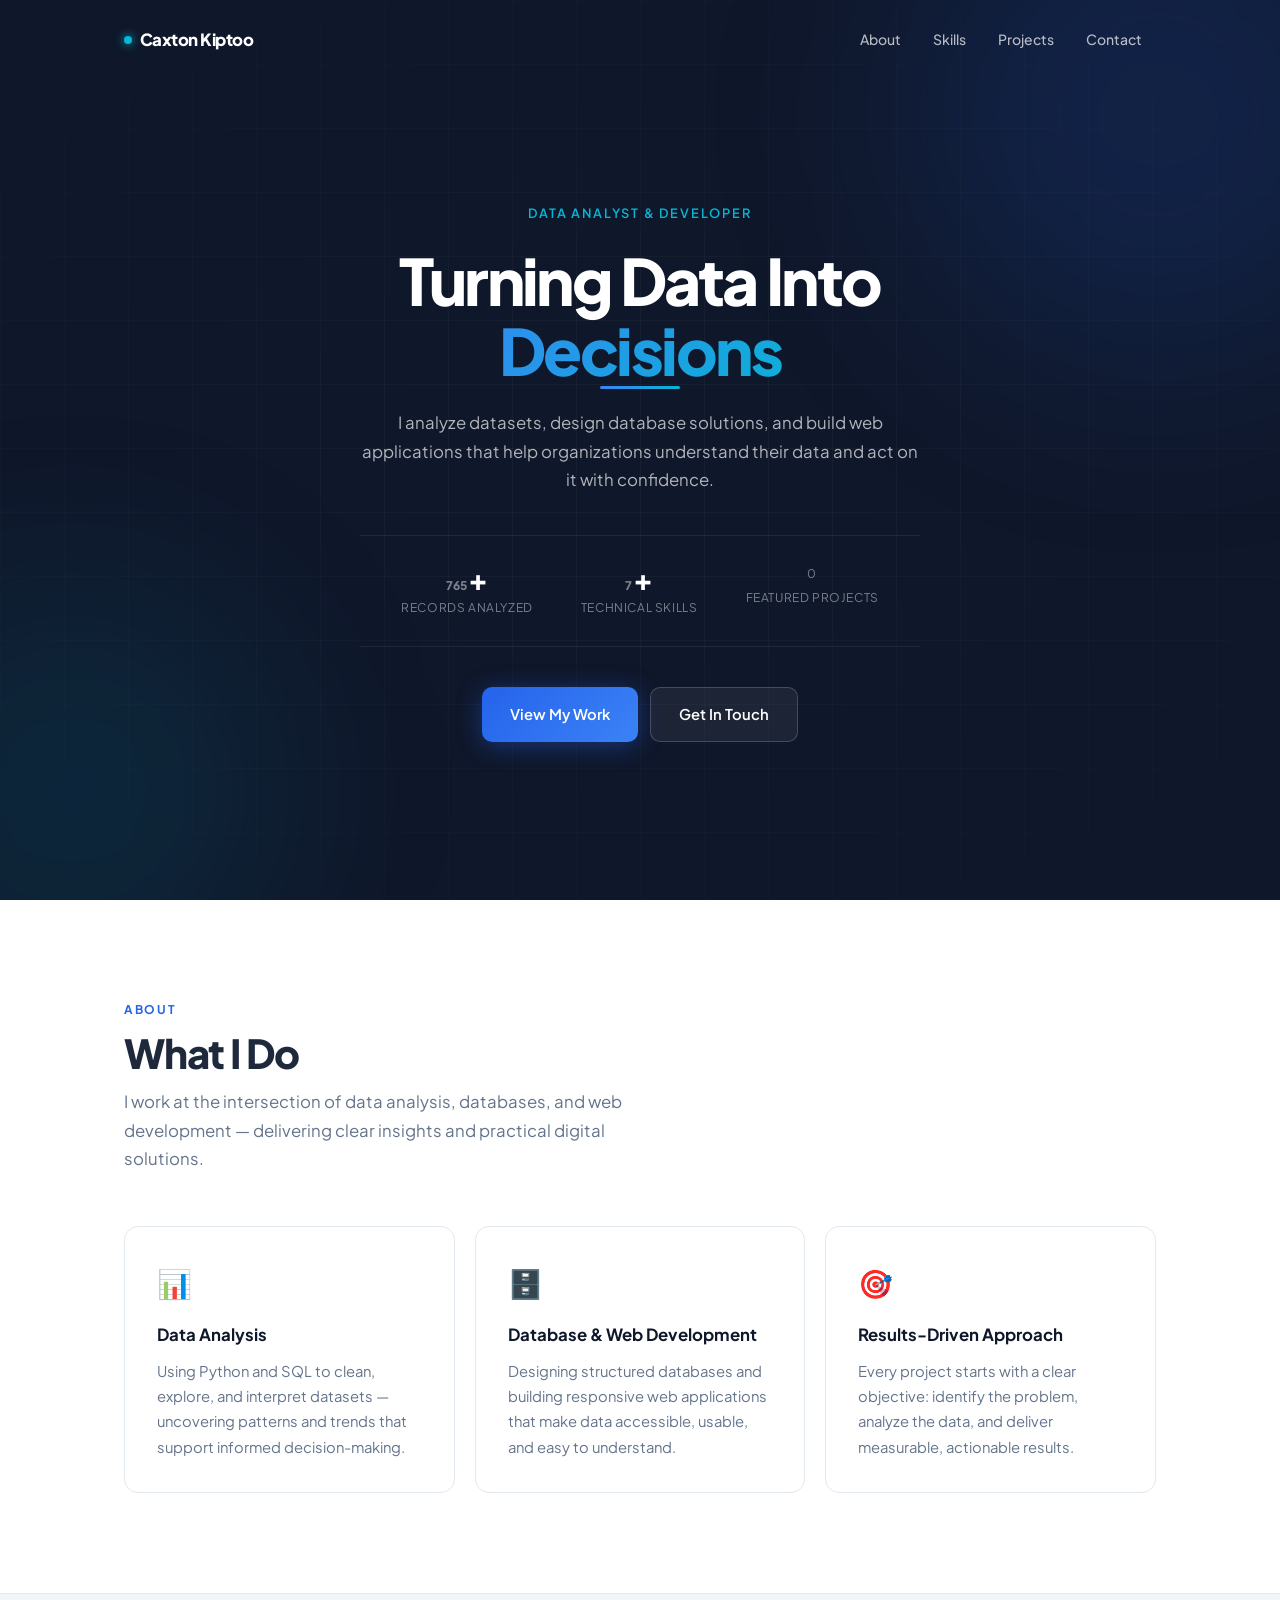
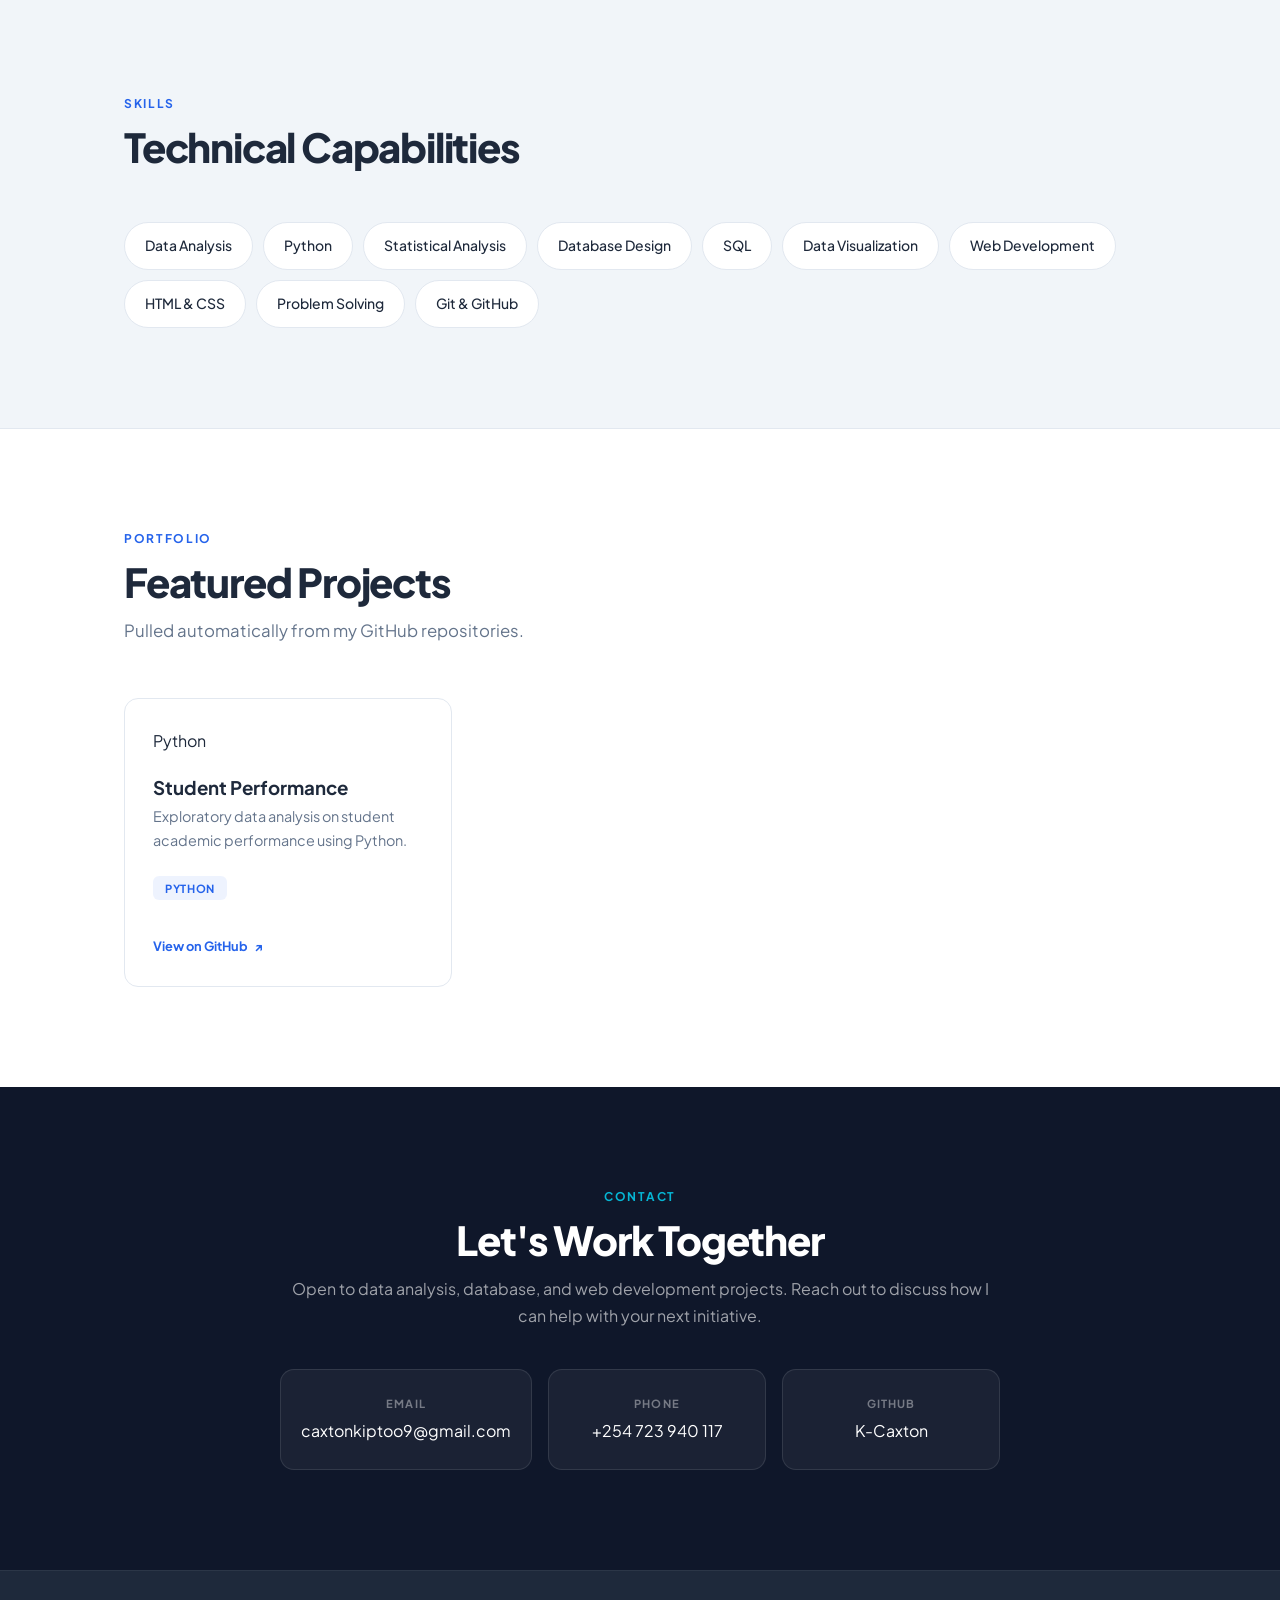
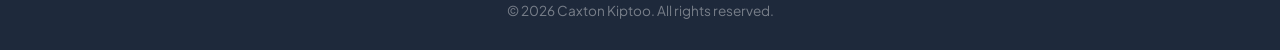
==== index.html @ 08272c09 "Update index.html" ====
<!DOCTYPE html>
<html lang="en">
<head>
    <meta charset="UTF-8">
    <meta name="viewport" content="width=device-width, initial-scale=1.0">
    <meta name="description" content="Caxton Kiptoo — Data Analyst & Developer specializing in Python, SQL, and web development.">
    <meta name="theme-color" content="#0f172a">
    <title>Caxton Kiptoo | Data Analyst & Developer</title>
    <link rel="preconnect" href="https://fonts.googleapis.com">
    <link rel="preconnect" href="https://fonts.gstatic.com" crossorigin>
    <link href="https://fonts.googleapis.com/css2?family=Plus+Jakarta+Sans:wght@400;500;600;700;800&display=swap" rel="stylesheet">
    <link rel="stylesheet" href="style.css">
</head>

<body>

<header id="header">
    <div class="nav-container">
        <a href="#" class="logo">Caxton Kiptoo</a>

        <button class="nav-toggle" aria-label="Toggle navigation" aria-expanded="false">
            <span></span><span></span><span></span>
        </button>

        <nav class="nav-links">
            <a href="#about">About</a>
            <a href="#skills">Skills</a>
            <a href="#projects">Projects</a>
            <a href="#contact">Contact</a>
        </nav>
    </div>
</header>

<section class="hero" id="hero">
    <div class="hero-bg" aria-hidden="true">
        <div class="hero-glow hero-glow--1"></div>
        <div class="hero-glow hero-glow--2"></div>
        <div class="hero-grid"></div>
    </div>

    <div class="hero-content">
        <p class="hero-role">Data Analyst & Developer</p>

        <h1>
            Turning Data Into
            <span class="accent-line"><span id="rotatingWord">Decisions</span></span>
        </h1>

        <p class="hero-desc">
            I analyze datasets, design database solutions, and build web applications
            that help organizations understand their data and act on it with confidence.
        </p>

        <div class="hero-stats">
            <div class="stat">
                <strong><span class="counter" data-target="1000">0</span>+</strong>
                <span>Records Analyzed</span>
            </div>
            <div class="stat">
                <strong><span class="counter" data-target="10">0</span>+</strong>
                <span>Technical Skills</span>
            </div>
            <div class="stat">
                <span class="counter" id="project-count" data-target="0">0</span>
                <span>Featured Projects</span>
            </div>
        </div>

        <div class="hero-actions">
            <a href="#projects" class="btn btn-primary">View My Work</a>
            <a href="#contact" class="btn btn-secondary">Get In Touch</a>
        </div>
    </div>
</section>

<main>

    <section id="about" class="section reveal">
        <div class="container">
            <div class="section-intro">
                <span class="section-label">About</span>
                <h2>What I Do</h2>
                <p class="section-lead">
                    I work at the intersection of data analysis, databases, and web development —
                    delivering clear insights and practical digital solutions.
                </p>
            </div>

            <div class="about-grid">
                <article class="about-card reveal-item">
                    <div class="about-icon">📊</div>
                    <h3>Data Analysis</h3>
                    <p>
                        Using Python and SQL to clean, explore, and interpret datasets —
                        uncovering patterns and trends that support informed decision-making.
                    </p>
                </article>
                <article class="about-card reveal-item">
                    <div class="about-icon">🗄️</div>
                    <h3>Database & Web Development</h3>
                    <p>
                        Designing structured databases and building responsive web applications
                        that make data accessible, usable, and easy to understand.
                    </p>
                </article>
                <article class="about-card reveal-item">
                    <div class="about-icon">🎯</div>
                    <h3>Results-Driven Approach</h3>
                    <p>
                        Every project starts with a clear objective: identify the problem,
                        analyze the data, and deliver measurable, actionable results.
                    </p>
                </article>
            </div>
        </div>
    </section>

    <section id="skills" class="section section-alt reveal">
        <div class="container">
            <div class="section-intro">
                <span class="section-label">Skills</span>
                <h2>Technical Capabilities</h2>
            </div>

            <div class="skills-grid">
                <span class="skill-tag">Data Analysis</span>
                <span class="skill-tag">Python</span>
                <span class="skill-tag">Statistical Analysis</span>
                <span class="skill-tag">Database Design</span>
                <span class="skill-tag">SQL</span>
                <span class="skill-tag">Data Visualization</span>
                <span class="skill-tag">Web Development</span>
                <span class="skill-tag">HTML & CSS</span>
                <span class="skill-tag">Problem Solving</span>
                <span class="skill-tag">Git & GitHub</span>
            </div>
        </div>
    </section>

    <section id="projects" class="section reveal">
        <div class="container">
            <div class="section-intro">
                <span class="section-label">Portfolio</span>
                <h2>Featured Projects</h2>
                <p class="section-lead">Pulled automatically from my GitHub repositories.</p>
            </div>

            <div id="projects-grid" class="projects-grid">
                <div class="projects-loading">Loading projects…</div>
            </div>
        </div>
    </section>

    <section id="contact" class="section section-dark reveal">
        <div class="container">
            <div class="contact-wrap">
                <span class="section-label section-label-light">Contact</span>
                <h2>Let's Work Together</h2>
                <p>
                    Open to data analysis, database, and web development projects.
                    Reach out to discuss how I can help with your next initiative.
                </p>

                <div class="contact-grid">
                    <a href="mailto:caxtonkiptoo9@gmail.com" class="contact-card reveal-item">
                        <span class="contact-label">Email</span>
                        caxtonkiptoo9@gmail.com
                    </a>
                    <a href="tel:+254723940117" class="contact-card reveal-item">
                        <span class="contact-label">Phone</span>
                        +254 723 940 117
                    </a>
                    <a href="https://github.com/K-Caxton" target="_blank" rel="noopener" class="contact-card reveal-item">
                        <span class="contact-label">GitHub</span>
                        K-Caxton
                    </a>
                </div>
            </div>
        </div>
    </section>

</main>


<footer>
    <div class="container">
        <p>&copy; 2026 Caxton Kiptoo. All rights reserved.</p>
    </div>
</footer>

<script src="script.js"></script>
</body>
</html>
---- style.css ----
:root {
    --navy:       #0f172a;
    --navy-mid:   #1e293b;
    --blue:       #2563eb;
    --blue-light: #3b82f6;
    --cyan:       #06b6d4;
    --purple:     #8b5cf6;
    --bg:         #ffffff;
    --bg-alt:     #f1f5f9;
    --text:       #1e293b;
    --muted:      #64748b;
    --border:     #e2e8f0;
    --radius:     14px;
    --shadow:     0 4px 24px rgba(15, 23, 42, 0.07);
    --shadow-lg:  0 16px 48px rgba(15, 23, 42, 0.12);
    --ease:       cubic-bezier(0.4, 0, 0.2, 1);
    --ease-out:   cubic-bezier(0.16, 1, 0.3, 1);
}

*, *::before, *::after { margin: 0; padding: 0; box-sizing: border-box; }

html { scroll-behavior: smooth; }

body {
    font-family: 'Plus Jakarta Sans', system-ui, sans-serif;
    background: var(--bg);
    color: var(--text);
    line-height: 1.7;
    -webkit-font-smoothing: antialiased;
}

a { color: inherit; }

.container {
    max-width: 1080px;
    margin: 0 auto;
    padding: 0 24px;
}

/* ── Header ── */
header {
    position: fixed;
    top: 0; left: 0; right: 0;
    z-index: 100;
    transition: background 0.35s var(--ease), box-shadow 0.35s var(--ease);
}

header.scrolled {
    background: rgba(15, 23, 42, 0.95);
    backdrop-filter: blur(16px);
    -webkit-backdrop-filter: blur(16px);
    box-shadow: 0 1px 0 rgba(255, 255, 255, 0.06);
}

.nav-container {
    max-width: 1080px;
    margin: 0 auto;
    padding: 20px 24px;
    display: flex;
    align-items: center;
    justify-content: space-between;
}

.logo {
    font-size: 1.05rem;
    font-weight: 800;
    color: #fff;
    text-decoration: none;
    letter-spacing: -0.03em;
    display: flex;
    align-items: center;
    gap: 8px;
}

.logo::before {
    content: '';
    width: 8px;
    height: 8px;
    background: var(--cyan);
    border-radius: 50%;
    box-shadow: 0 0 10px var(--cyan);
    animation: pulse-dot 2.5s ease infinite;
}

@keyframes pulse-dot {
    0%, 100% { opacity: 1; box-shadow: 0 0 10px var(--cyan); }
    50%       { opacity: 0.6; box-shadow: 0 0 18px var(--cyan); }
}

.nav-links { display: flex; gap: 4px; }

.nav-links a {
    position: relative;
    color: rgba(255, 255, 255, 0.7);
    text-decoration: none;
    font-size: 0.875rem;
    font-weight: 500;
    padding: 8px 14px;
    border-radius: 8px;
    transition: color 0.25s, background 0.25s;
}

.nav-links a::after {
    content: '';
    position: absolute;
    bottom: 4px;
    left: 14px;
    right: 14px;
    height: 2px;
    background: linear-gradient(90deg, var(--blue-light), var(--cyan));
    border-radius: 2px;
    transform: scaleX(0);
    transition: transform 0.3s var(--ease-out);
}

.nav-links a:hover,
.nav-links a.active {
    color: #fff;
    background: rgba(255, 255, 255, 0.08);
}

.nav-links a:hover::after,
.nav-links a.active::after {
    transform: scaleX(1);
}

.nav-toggle {
    display: none;
    flex-direction: column;
    gap: 5px;
    background: none;
    border: none;
    cursor: pointer;
    padding: 4px;
}

.nav-toggle span {
    display: block;
    width: 22px;
    height: 2px;
    background: #fff;
    border-radius: 2px;
    transition: transform 0.3s, opacity 0.3s;
}

.nav-toggle.open span:nth-child(1) { transform: translateY(7px) rotate(45deg); }
.nav-toggle.open span:nth-child(2) { opacity: 0; }
.nav-toggle.open span:nth-child(3) { transform: translateY(-7px) rotate(-45deg); }

/* ── Hero ── */
.hero {
    position: relative;
    min-height: 100vh;
    display: flex;
    align-items: center;
    justify-content: center;
    text-align: center;
    padding: 120px 24px 80px;
    background: var(--navy);
    color: #fff;
    overflow: hidden;
}

.hero-bg {
    position: absolute;
    inset: 0;
    pointer-events: none;
}

.hero-glow {
    position: absolute;
    border-radius: 50%;
    filter: blur(100px);
    animation: drift 12s ease-in-out infinite;
}

.hero-glow--1 {
    width: 500px; height: 500px;
    background: rgba(37, 99, 235, 0.15);
    top: -15%; right: -10%;
}

.hero-glow--2 {
    width: 400px; height: 400px;
    background: rgba(6, 182, 212, 0.1);
    bottom: -10%; left: -10%;
    animation-delay: -6s;
}

@keyframes drift {
    0%, 100% { transform: translate(0, 0); }
    50%       { transform: translate(20px, -20px); }
}

.hero-grid {
    position: absolute;
    inset: 0;
    background-image:
        linear-gradient(rgba(255, 255, 255, 0.03) 1px, transparent 1px),
        linear-gradient(90deg, rgba(255, 255, 255, 0.03) 1px, transparent 1px);
    background-size: 64px 64px;
    mask-image: radial-gradient(ellipse 80% 70% at 50% 50%, black 20%, transparent 100%);
}

.hero-content {
    position: relative;
    z-index: 1;
    max-width: 740px;
}

.hero-role {
    display: inline-block;
    font-size: 0.8rem;
    font-weight: 600;
    letter-spacing: 0.14em;
    text-transform: uppercase;
    color: var(--cyan);
    margin-bottom: 20px;
    opacity: 0;
    animation: fadeUp 0.7s var(--ease-out) 0.1s forwards;
}

.hero h1 {
    font-size: clamp(2.4rem, 6vw, 4rem);
    font-weight: 800;
    line-height: 1.1;
    letter-spacing: -0.04em;
    margin-bottom: 24px;
    opacity: 0;
    animation: fadeUp 0.7s var(--ease-out) 0.25s forwards;
}

.accent-line {
    display: block;
    background: linear-gradient(135deg, var(--blue-light), var(--cyan), var(--purple), var(--blue-light));
    background-size: 300% auto;
    -webkit-background-clip: text;
    -webkit-text-fill-color: transparent;
    background-clip: text;
    position: relative;
    animation: shimmer 5s linear infinite;
}

@keyframes shimmer {
    0%   { background-position: 0% center; }
    100% { background-position: 300% center; }
}

#rotatingWord {
    display: inline-block;
    transition: opacity 0.35s, transform 0.35s var(--ease-out);
}

.accent-line::after {
    content: '';
    position: absolute;
    bottom: -4px;
    left: 50%;
    transform: translateX(-50%);
    width: 0;
    height: 3px;
    background: linear-gradient(90deg, var(--blue-light), var(--cyan));
    border-radius: 2px;
    animation: lineGrow 0.8s var(--ease-out) 0.9s forwards;
}

@keyframes lineGrow { to { width: 80px; } }

.hero-desc {
    font-size: 1.05rem;
    color: rgba(255, 255, 255, 0.68);
    max-width: 560px;
    margin: 0 auto 40px;
    opacity: 0;
    animation: fadeUp 0.7s var(--ease-out) 0.4s forwards;
}

@keyframes fadeUp {
    from { opacity: 0; transform: translateY(22px); }
    to   { opacity: 1; transform: translateY(0); }
}

.hero-stats {
    display: flex;
    justify-content: center;
    gap: 48px;
    margin-bottom: 40px;
    padding: 28px 0;
    border-top: 1px solid rgba(255, 255, 255, 0.08);
    border-bottom: 1px solid rgba(255, 255, 255, 0.08);
    opacity: 0;
    animation: fadeUp 0.7s var(--ease-out) 0.55s forwards;
}

.stat { display: flex; flex-direction: column; gap: 4px; }

.stat strong {
    font-size: 1.85rem;
    font-weight: 800;
    line-height: 1;
}

.stat span {
    font-size: 0.75rem;
    color: rgba(255, 255, 255, 0.45);
    letter-spacing: 0.05em;
    text-transform: uppercase;
}

.hero-actions {
    display: flex;
    gap: 12px;
    justify-content: center;
    flex-wrap: wrap;
    opacity: 0;
    animation: fadeUp 0.7s var(--ease-out) 0.7s forwards;
}

.btn {
    display: inline-flex;
    align-items: center;
    gap: 8px;
    text-decoration: none;
    font-weight: 600;
    font-size: 0.925rem;
    padding: 14px 28px;
    border-radius: 10px;
    transition: transform 0.25s var(--ease-out), box-shadow 0.25s, background 0.25s;
}

.btn-primary {
    background: linear-gradient(135deg, var(--blue), var(--blue-light));
    color: #fff;
    box-shadow: 0 4px 24px rgba(37, 99, 235, 0.4);
    animation: btn-glow 3s ease-in-out infinite;
}

@keyframes btn-glow {
    0%, 100% { box-shadow: 0 4px 24px rgba(37, 99, 235, 0.4); }
    50%       { box-shadow: 0 4px 32px rgba(6, 182, 212, 0.45); }
}

.btn-primary:hover {
    transform: translateY(-3px) scale(1.02);
    box-shadow: 0 10px 36px rgba(37, 99, 235, 0.5);
    animation: none;
}

.btn-secondary {
    background: rgba(255, 255, 255, 0.06);
    color: #fff;
    border: 1px solid rgba(255, 255, 255, 0.18);
}

.btn-secondary:hover {
    background: rgba(255, 255, 255, 0.1);
    border-color: rgba(255, 255, 255, 0.35);
    transform: translateY(-2px);
}

/* ── Sections ── */
.section { padding: 100px 0; }

.section-alt {
    background: var(--bg-alt);
    border-top: 1px solid var(--border);
    border-bottom: 1px solid var(--border);
}

.section-dark { background: var(--navy); color: #fff; }

.section-intro { margin-bottom: 52px; max-width: 560px; }

.section-label {
    display: block;
    font-size: 0.75rem;
    font-weight: 700;
    letter-spacing: 0.14em;
    text-transform: uppercase;
    color: var(--blue);
    margin-bottom: 10px;
}

.section-label-light { color: var(--cyan); }

.section-intro h2,
.contact-wrap h2 {
    font-size: clamp(1.85rem, 4vw, 2.5rem);
    font-weight: 800;
    letter-spacing: -0.03em;
    line-height: 1.15;
    margin-bottom: 12px;
}

.section-lead { color: var(--muted); font-size: 1.05rem; }

/* ── Reveal ── */
.reveal {
    opacity: 0;
    transform: translateY(32px);
    transition: opacity 0.7s var(--ease-out), transform 0.7s var(--ease-out);
}

.reveal.visible { opacity: 1; transform: translateY(0); }

.reveal-item {
    opacity: 0;
    transform: translateY(24px);
    transition: opacity 0.6s var(--ease-out), transform 0.6s var(--ease-out);
}

.reveal.visible .reveal-item:nth-child(1) { opacity: 1; transform: none; transition-delay: 0.1s; }
.reveal.visible .reveal-item:nth-child(2) { opacity: 1; transform: none; transition-delay: 0.2s; }
.reveal.visible .reveal-item:nth-child(3) { opacity: 1; transform: none; transition-delay: 0.3s; }

.about-grid .reveal-item:nth-child(1) { transition-delay: 0.1s; }
.about-grid .reveal-item:nth-child(2) { transition-delay: 0.2s; }
.about-grid .reveal-item:nth-child(3) { transition-delay: 0.3s; }

.contact-grid .reveal-item:nth-child(1) { transition-delay: 0.1s; }
.contact-grid .reveal-item:nth-child(2) { transition-delay: 0.2s; }
.contact-grid .reveal-item:nth-child(3) { transition-delay: 0.3s; }

/* ── About ── */
.about-grid {
    display: grid;
    grid-template-columns: repeat(3, 1fr);
    gap: 20px;
}

.about-card {
    background: var(--bg);
    border: 1px solid var(--border);
    border-radius: var(--radius);
    padding: 32px;
    position: relative;
    overflow: hidden;
    transition: transform 0.3s var(--ease-out), box-shadow 0.3s, border-color 0.3s;
}

.about-card::before {
    content: '';
    position: absolute;
    top: 0; left: 0; right: 0;
    height: 3px;
    background: linear-gradient(90deg, var(--blue), var(--cyan), var(--purple));
    transform: scaleX(0);
    transform-origin: left;
    transition: transform 0.4s var(--ease-out);
}

.about-card:hover {
    transform: translateY(-6px);
    box-shadow: var(--shadow-lg);
    border-color: rgba(37, 99, 235, 0.2);
}

.about-card:hover::before { transform: scaleX(1); }

.about-icon { font-size: 1.75rem; margin-bottom: 14px; }

.about-card h3 {
    font-size: 1.05rem;
    font-weight: 700;
    margin-bottom: 10px;
    color: var(--navy);
}

.about-card p { font-size: 0.925rem; color: var(--muted); }

/* ── Skills ── */
.skills-grid {
    display: flex;
    flex-wrap: wrap;
    gap: 10px;
}

.skill-tag {
    background: var(--bg);
    border: 1px solid var(--border);
    padding: 11px 20px;
    border-radius: 50px;
    font-size: 0.875rem;
    font-weight: 500;
    opacity: 0;
    transform: translateY(12px);
    transition: opacity 0.5s var(--ease-out), transform 0.5s var(--ease-out),
                border-color 0.25s, color 0.25s, box-shadow 0.25s;
}

.reveal.visible .skill-tag {
    opacity: 1;
    transform: none;
}

.reveal.visible .skill-tag:nth-child(1)  { transition-delay: 0.05s; }
.reveal.visible .skill-tag:nth-child(2)  { transition-delay: 0.10s; }
.reveal.visible .skill-tag:nth-child(3)  { transition-delay: 0.15s; }
.reveal.visible .skill-tag:nth-child(4)  { transition-delay: 0.20s; }
.reveal.visible .skill-tag:nth-child(5)  { transition-delay: 0.25s; }
.reveal.visible .skill-tag:nth-child(6)  { transition-delay: 0.30s; }
.reveal.visible .skill-tag:nth-child(7)  { transition-delay: 0.35s; }
.reveal.visible .skill-tag:nth-child(8)  { transition-delay: 0.40s; }
.reveal.visible .skill-tag:nth-child(9)  { transition-delay: 0.45s; }
.reveal.visible .skill-tag:nth-child(10) { transition-delay: 0.50s; }

.skill-tag:hover {
    border-color: var(--cyan);
    color: var(--blue);
    box-shadow: 0 0 20px rgba(6, 182, 212, 0.15);
    transform: translateY(-2px);
}

/* ── Projects Grid (auto-loaded) ── */
.projects-grid {
    display: grid;
    grid-template-columns: repeat(auto-fill, minmax(320px, 1fr));
    gap: 24px;
}

.projects-loading,
.projects-empty {
    grid-column: 1 / -1;
    text-align: center;
    color: var(--muted);
    padding: 48px 24px;
    font-size: 0.95rem;
}

.project-card {
    background: var(--bg);
    border: 1px solid var(--border);
    border-radius: var(--radius);
    padding: 32px;
    display: flex;
    flex-direction: column;
    position: relative;
    overflow: hidden;
    transition: transform 0.3s var(--ease-out), box-shadow 0.3s, border-color 0.3s;
    opacity: 0;
    transform: translateY(20px);
    animation: cardIn 0.6s var(--ease-out) forwards;
    animation-delay: calc(var(--i, 0) * 0.1s);
}

@keyframes cardIn {
    to { opacity: 1; transform: translateY(0); }
}

.project-card::before {
    content: '';
    position: absolute;
    top: 0; left: 0; right: 0;
    height: 3px;
    background: linear-gradient(90deg, var(--blue), var(--cyan), var(--purple));
    transform: scaleX(0);
    transform-origin: left;
    transition: transform 0.4s var(--ease-out);
}

.project-card:hover {
    transform: translateY(-5px);
    box-shadow: var(--shadow-lg);
    border-color: rgba(37, 99, 235, 0.2);
}

.project-card:hover::before { transform: scaleX(1); }

.project-card h3 {
    font-size: 1.2rem;
    font-weight: 700;
    color: var(--navy);
    margin-bottom: 10px;
    letter-spacing: -0.02em;
}

.project-card p {
    font-size: 0.925rem;
    color: var(--muted);
    flex: 1;
    margin-bottom: 24px;
}

.project-meta {
    display: flex;
    flex-wrap: wrap;
    gap: 8px;
    margin-bottom: 16px;
}

.project-tag {
    font-size: 0.7rem;
    font-weight: 700;
    letter-spacing: 0.06em;
    text-transform: uppercase;
    color: var(--blue);
    background: rgba(37, 99, 235, 0.08);
    padding: 5px 12px;
    border-radius: 6px;
}

.project-link {
    display: inline-flex;
    align-items: center;
    gap: 8px;
    font-weight: 700;
    font-size: 0.925rem;
    color: var(--blue);
    text-decoration: none;
    transition: gap 0.25s;
}

.project-link:hover {
    gap: 14px;
}
/* ── Legacy featured project (removed) ── */
    border-radius: calc(var(--radius) + 4px);
    overflow: hidden;
    background: var(--bg);
    box-shadow: var(--shadow);
    transition: box-shadow 0.35s, transform 0.35s var(--ease-out);
    position: relative;
    padding: 2px;
    background: linear-gradient(135deg, var(--blue), var(--cyan), var(--purple));
    background-size: 200% 200%;
    animation: border-shift 6s ease infinite;
}

@keyframes border-shift {
    0%, 100% { background-position: 0% 50%; }
    50%       { background-position: 100% 50%; }
}

.project-featured-inner {
    background: var(--bg);
    border-radius: calc(var(--radius) + 2px);
}

.project-featured:hover {
    box-shadow: var(--shadow-lg);
    transform: translateY(-5px);
}

.project-featured > .project-featured-inner {
    display: grid;
    grid-template-columns: 1fr 1fr;
}

.project-left {
    padding: 48px;
    display: flex;
    flex-direction: column;
}

.project-meta {
    display: flex;
    flex-wrap: wrap;
    gap: 8px;
    margin-bottom: 20px;
}

.project-tag {
    font-size: 0.7rem;
    font-weight: 700;
    letter-spacing: 0.06em;
    text-transform: uppercase;
    color: var(--blue);
    background: rgba(37, 99, 235, 0.08);
    padding: 5px 12px;
    border-radius: 6px;
}

.project-left h3 {
    font-size: 1.6rem;
    font-weight: 800;
    letter-spacing: -0.02em;
    color: var(--navy);
    margin-bottom: 16px;
}

.project-left p {
    font-size: 0.95rem;
    color: var(--muted);
    margin-bottom: 14px;
}

.project-link {
    display: inline-flex;
    align-items: center;
    gap: 8px;
    margin-top: auto;
    padding-top: 20px;
    font-weight: 700;
    font-size: 0.925rem;
    color: var(--blue);
    text-decoration: none;
    transition: gap 0.25s;
}

.project-link:hover { gap: 14px; }

.project-right {
    background: var(--navy);
    padding: 48px;
    display: flex;
    flex-direction: column;
    align-items: center;
    justify-content: center;
    gap: 20px;
}

.project-visual {
    display: flex;
    align-items: flex-end;
    gap: 12px;
    height: 160px;
    width: 100%;
    max-width: 280px;
}

.visual-bar {
    flex: 1;
    height: var(--h);
    background: linear-gradient(to top, var(--blue), var(--cyan));
    border-radius: 6px 6px 0 0;
    opacity: 0;
    transform: scaleY(0);
    transform-origin: bottom;
    transition: opacity 0.5s, transform 0.6s var(--ease-out);
}

.reveal.visible .visual-bar {
    opacity: 1;
    transform: scaleY(1);
    animation: bar-pulse 3s ease-in-out infinite;
}

@keyframes bar-pulse {
    0%, 100% { filter: brightness(1); }
    50%       { filter: brightness(1.2); }
}

.reveal.visible .visual-bar:nth-child(odd) { animation-delay: 0.5s; }

.reveal.visible .visual-bar:nth-child(1) { transition-delay: 0.2s; }
.reveal.visible .visual-bar:nth-child(2) { transition-delay: 0.3s; }
.reveal.visible .visual-bar:nth-child(3) { transition-delay: 0.4s; }
.reveal.visible .visual-bar:nth-child(4) { transition-delay: 0.5s; }
.reveal.visible .visual-bar:nth-child(5) { transition-delay: 0.6s; }
.reveal.visible .visual-bar:nth-child(6) { transition-delay: 0.7s; }

.visual-caption {
    font-size: 0.78rem;
    color: rgba(255, 255, 255, 0.4);
    letter-spacing: 0.04em;
    text-align: center;
}

/* ── Contact ── */
.contact-wrap {
    text-align: center;
    max-width: 720px;
    margin: 0 auto;
}

.contact-wrap h2 { color: #fff; }

.contact-wrap > p {
    color: rgba(255, 255, 255, 0.6);
    margin-bottom: 40px;
}

.contact-grid {
    display: grid;
    grid-template-columns: repeat(3, 1fr);
    gap: 16px;
}

.contact-card {
    display: flex;
    flex-direction: column;
    gap: 4px;
    text-decoration: none;
    color: #fff;
    background: rgba(255, 255, 255, 0.05);
    border: 1px solid rgba(255, 255, 255, 0.1);
    padding: 24px 20px;
    border-radius: var(--radius);
    transition: background 0.25s, border-color 0.25s, transform 0.25s var(--ease-out);
}

.contact-card:hover {
    background: rgba(255, 255, 255, 0.08);
    border-color: rgba(6, 182, 212, 0.5);
    transform: translateY(-4px);
    box-shadow: 0 8px 32px rgba(6, 182, 212, 0.12);
}

.contact-label {
    font-size: 0.7rem;
    font-weight: 700;
    letter-spacing: 0.1em;
    text-transform: uppercase;
    color: rgba(255, 255, 255, 0.4);
}

/* ── Footer ── */
footer {
    background: var(--navy-mid);
    border-top: 1px solid rgba(255, 255, 255, 0.06);
    padding: 28px 0;
    text-align: center;
}

footer p { font-size: 0.85rem; color: rgba(255, 255, 255, 0.4); }

/* ── Mobile ── */
@media (max-width: 768px) {
    .nav-toggle { display: flex; }

    .nav-links {
        position: fixed;
        top: 0; right: -100%;
        width: min(280px, 85vw);
        height: 100vh;
        background: var(--navy);
        flex-direction: column;
        padding: 80px 28px 28px;
        gap: 4px;
        border-left: 1px solid rgba(255, 255, 255, 0.08);
        transition: right 0.35s var(--ease-out);
    }

    .nav-links.open { right: 0; }

    .hero-stats { flex-direction: column; gap: 20px; align-items: center; }

    .about-grid,
    .contact-grid { grid-template-columns: 1fr; }

    .project-featured-inner { grid-template-columns: 1fr; }
    .project-left, .project-right { padding: 32px 24px; }

    .section { padding: 72px 0; }
}

@media (prefers-reduced-motion: reduce) {
    *, *::before, *::after {
        animation-duration: 0.01ms !important;
        transition-duration: 0.01ms !important;
    }

    .reveal, .reveal-item, .skill-tag, .visual-bar, .hero-content > * {
        opacity: 1 !important;
        transform: none !important;
    }
}
/* ── GitHub Projects ── */

.github-projects-wrap {
    margin-top: 64px;
}

.github-projects-heading {
    margin-bottom: 28px;
}

.github-projects-heading h3 {
    font-size: 1.5rem;
    font-weight: 800;
    letter-spacing: -0.02em;
    color: var(--navy);
}

.github-projects {
    display: grid;
    grid-template-columns: repeat(2, 1fr);
    gap: 20px;
}

.github-project-card {
    background: var(--bg);
    border: 1px solid var(--border);
    border-radius: var(--radius);
    padding: 28px;
    display: flex;
    flex-direction: column;
    min-height: 280px;
    position: relative;
    overflow: hidden;

    opacity: 0;
    transform: translateY(24px);

    transition:
        opacity 0.6s var(--ease-out),
        transform 0.6s var(--ease-out),
        box-shadow 0.3s,
        border-color 0.3s;
}

.github-project-card.visible {
    opacity: 1;
    transform: translateY(0);
}

.github-project-card::before {
    content: '';
    position: absolute;
    top: 0;
    left: 0;
    right: 0;
    height: 3px;

    background: linear-gradient(
        90deg,
        var(--blue),
        var(--cyan),
        var(--purple)
    );

    transform: scaleX(0);
    transform-origin: left;

    transition: transform 0.4s var(--ease-out);
}

.github-project-card:hover {
    transform: translateY(-6px);
    box-shadow: var(--shadow-lg);
    border-color: rgba(37, 99, 235, 0.2);
}

.github-project-card:hover::before {
    transform: scaleX(1);
}

.github-project-meta {
    display: flex;
    flex-wrap: wrap;
    gap: 8px;
    margin-bottom: 18px;
}

.github-project-card h4 {
    font-size: 1.2rem;
    font-weight: 800;
    letter-spacing: -0.02em;
    color: var(--navy);
    margin-bottom: 10px;
}

.github-project-description {
    font-size: 0.9rem;
    color: var(--muted);
    margin-bottom: 20px;

    display: -webkit-box;
    -webkit-line-clamp: 4;
    -webkit-box-orient: vertical;
    overflow: hidden;
}

.github-project-footer {
    margin-top: auto;
    display: flex;
    align-items: center;
    justify-content: space-between;
    gap: 12px;
    padding-top: 16px;
}

.github-project-updated {
    font-size: 0.72rem;
    color: var(--muted);
}

.github-project-links {
    display: flex;
    align-items: center;
    gap: 14px;
}

.github-project-links a {
    display: inline-flex;
    align-items: center;
    gap: 6px;

    font-size: 0.8rem;
    font-weight: 700;
    color: var(--blue);
    text-decoration: none;

    transition: gap 0.25s;
}

.github-project-links a:hover {
    gap: 10px;
}

.github-status {
    grid-column: 1 / -1;
    text-align: center;
    color: var(--muted);
    font-size: 0.9rem;
    padding: 24px;
}

.github-status.error {
    color: #dc2626;
}

@media (max-width: 768px) {

    .github-projects {
        grid-template-columns: 1fr;
    }

    .github-projects-wrap {
        margin-top: 48px;
    }

    .github-project-card {
        padding: 24px;
    }

}
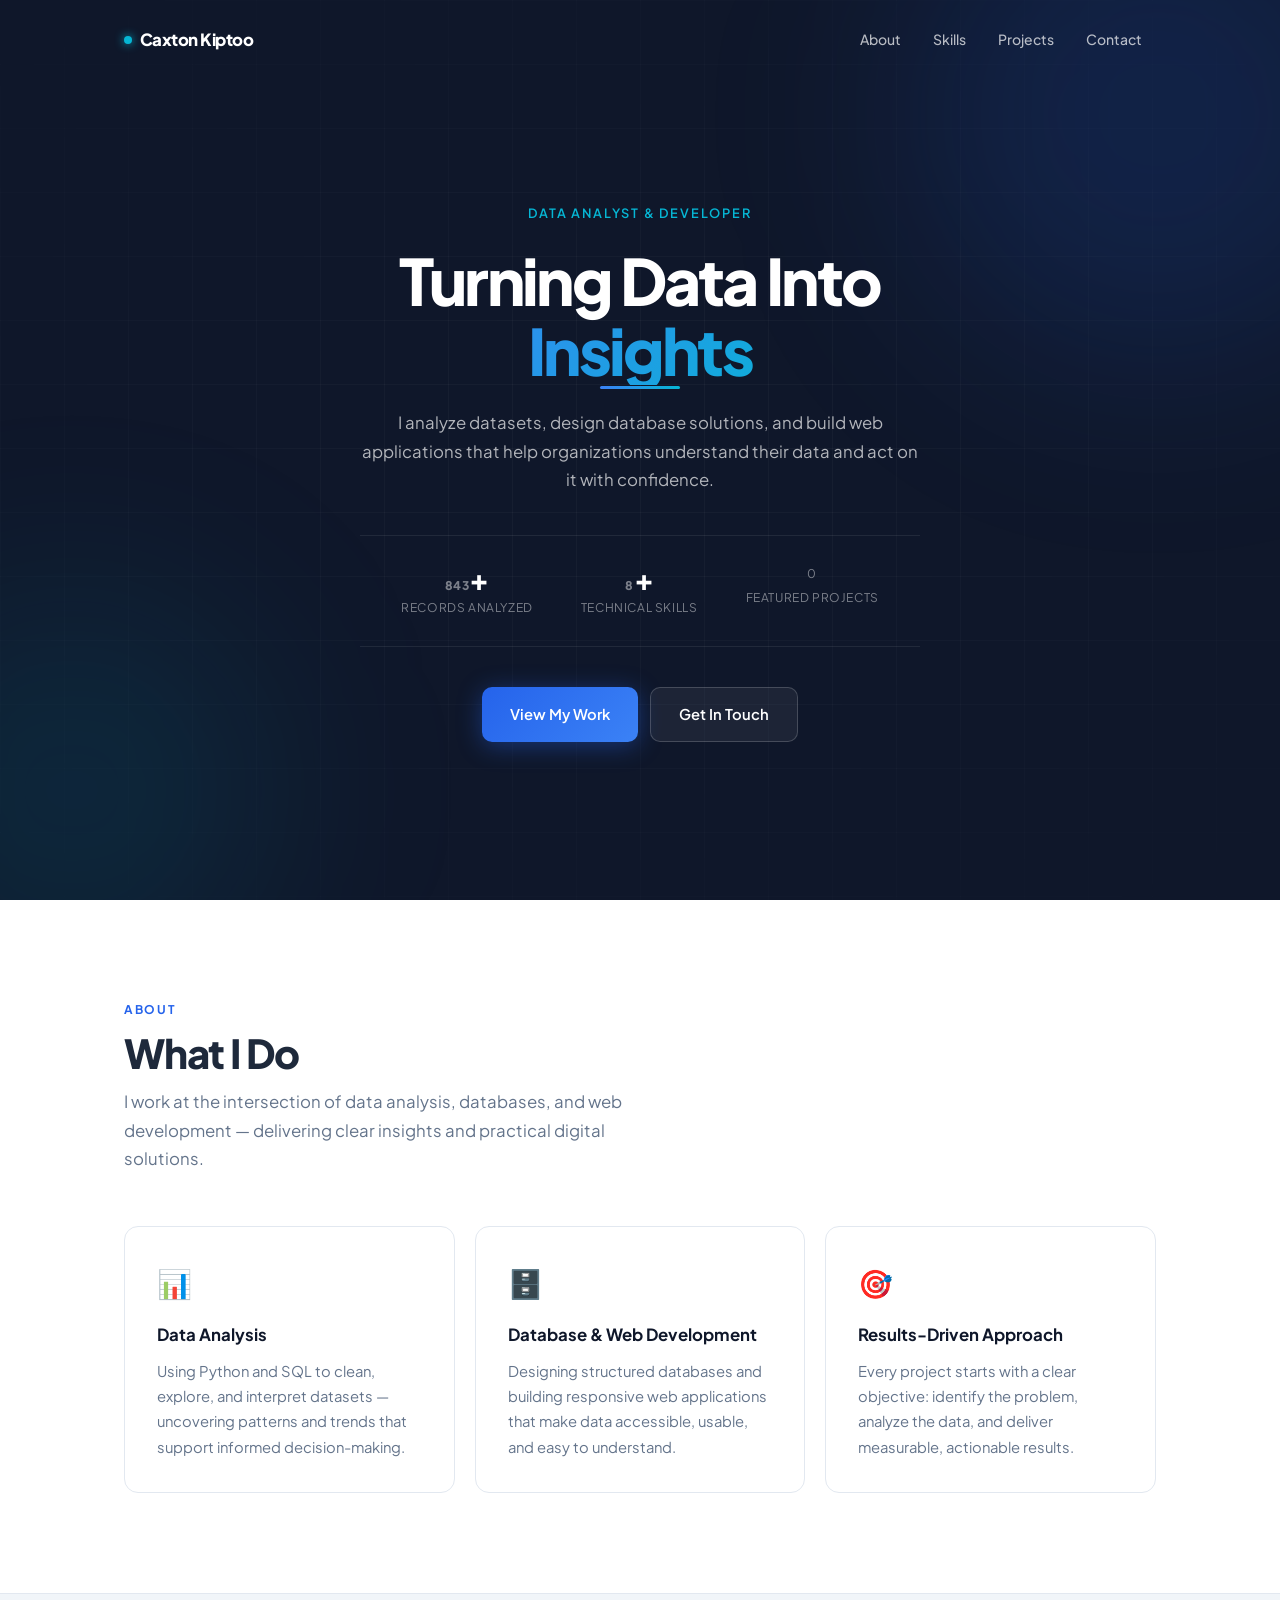
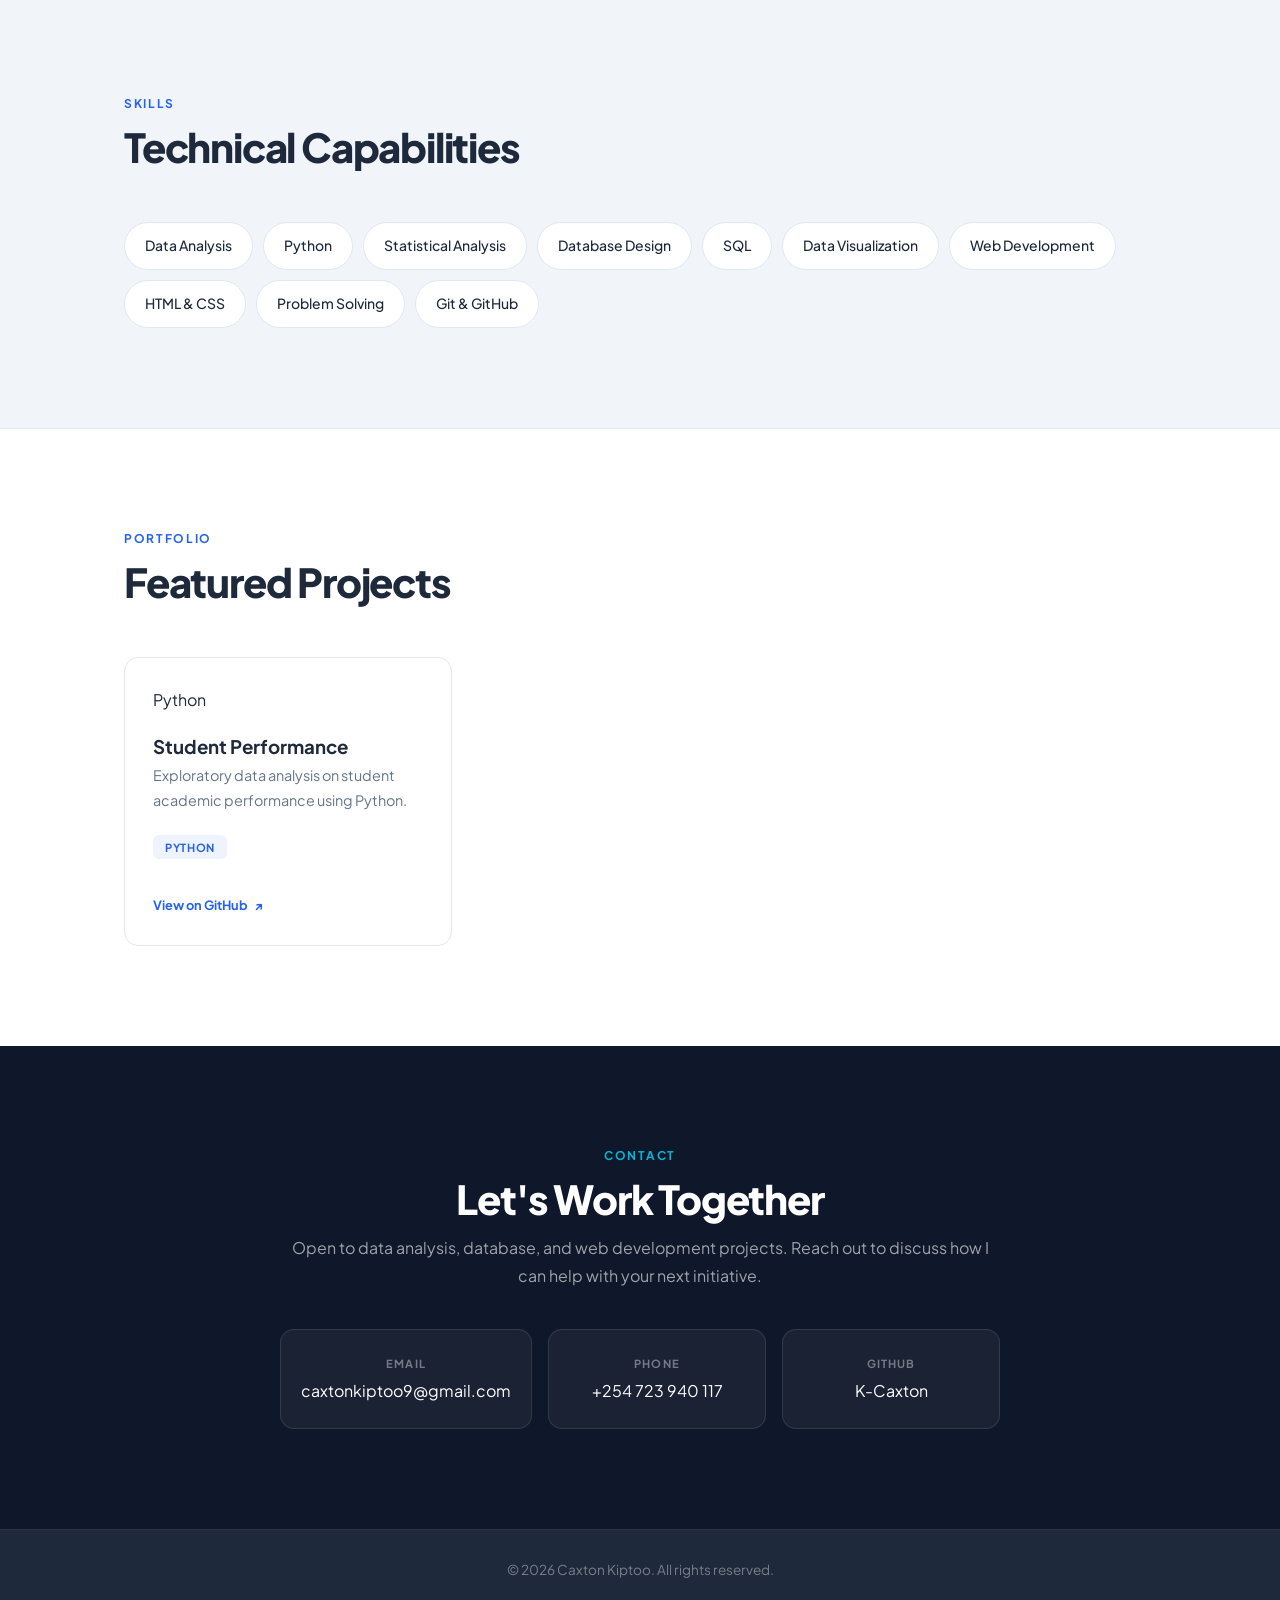
==== commit af0e045f: "Update index.html" ====
--- a/index.html
+++ b/index.html
@@ -142,7 +142,7 @@
             <div class="section-intro">
                 <span class="section-label">Portfolio</span>
                 <h2>Featured Projects</h2>
-                <p class="section-lead">Pulled automatically from my GitHub repositories.</p>
+                
             </div>
 
             <div id="projects-grid" class="projects-grid">
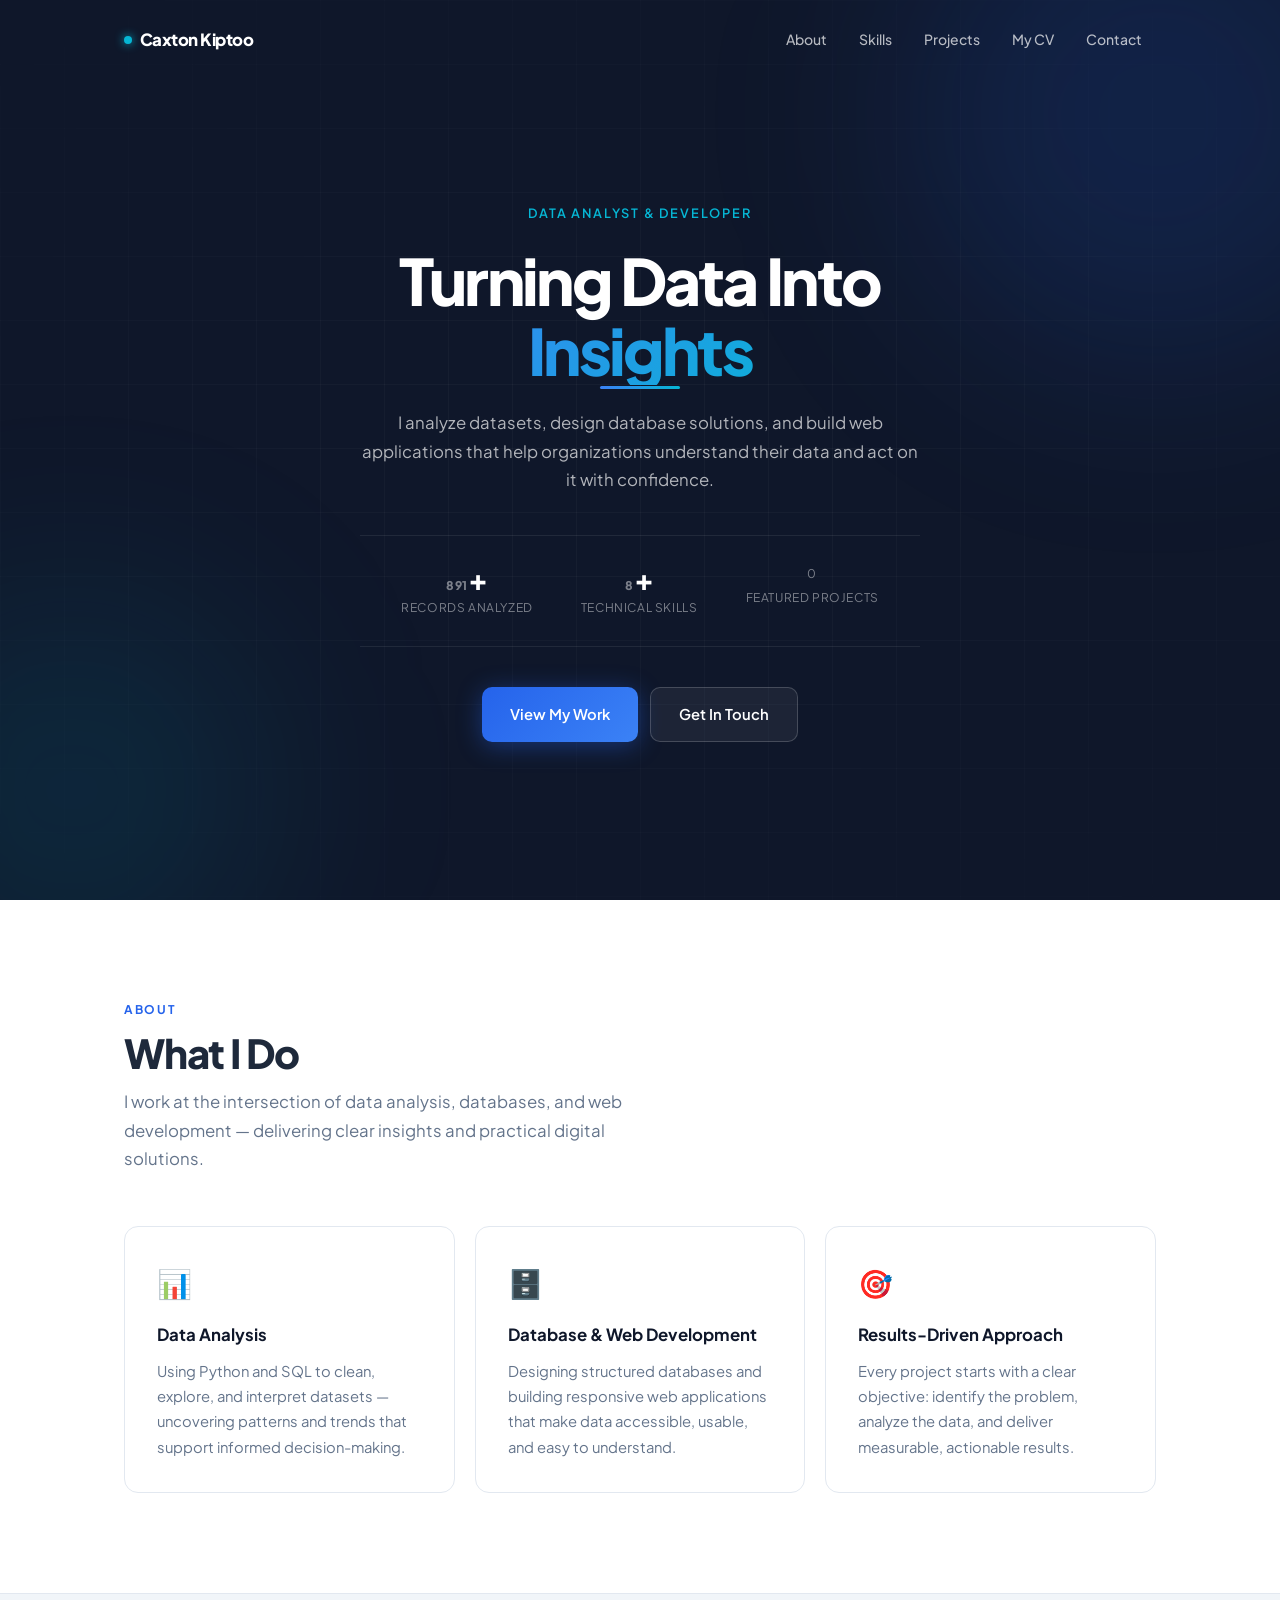
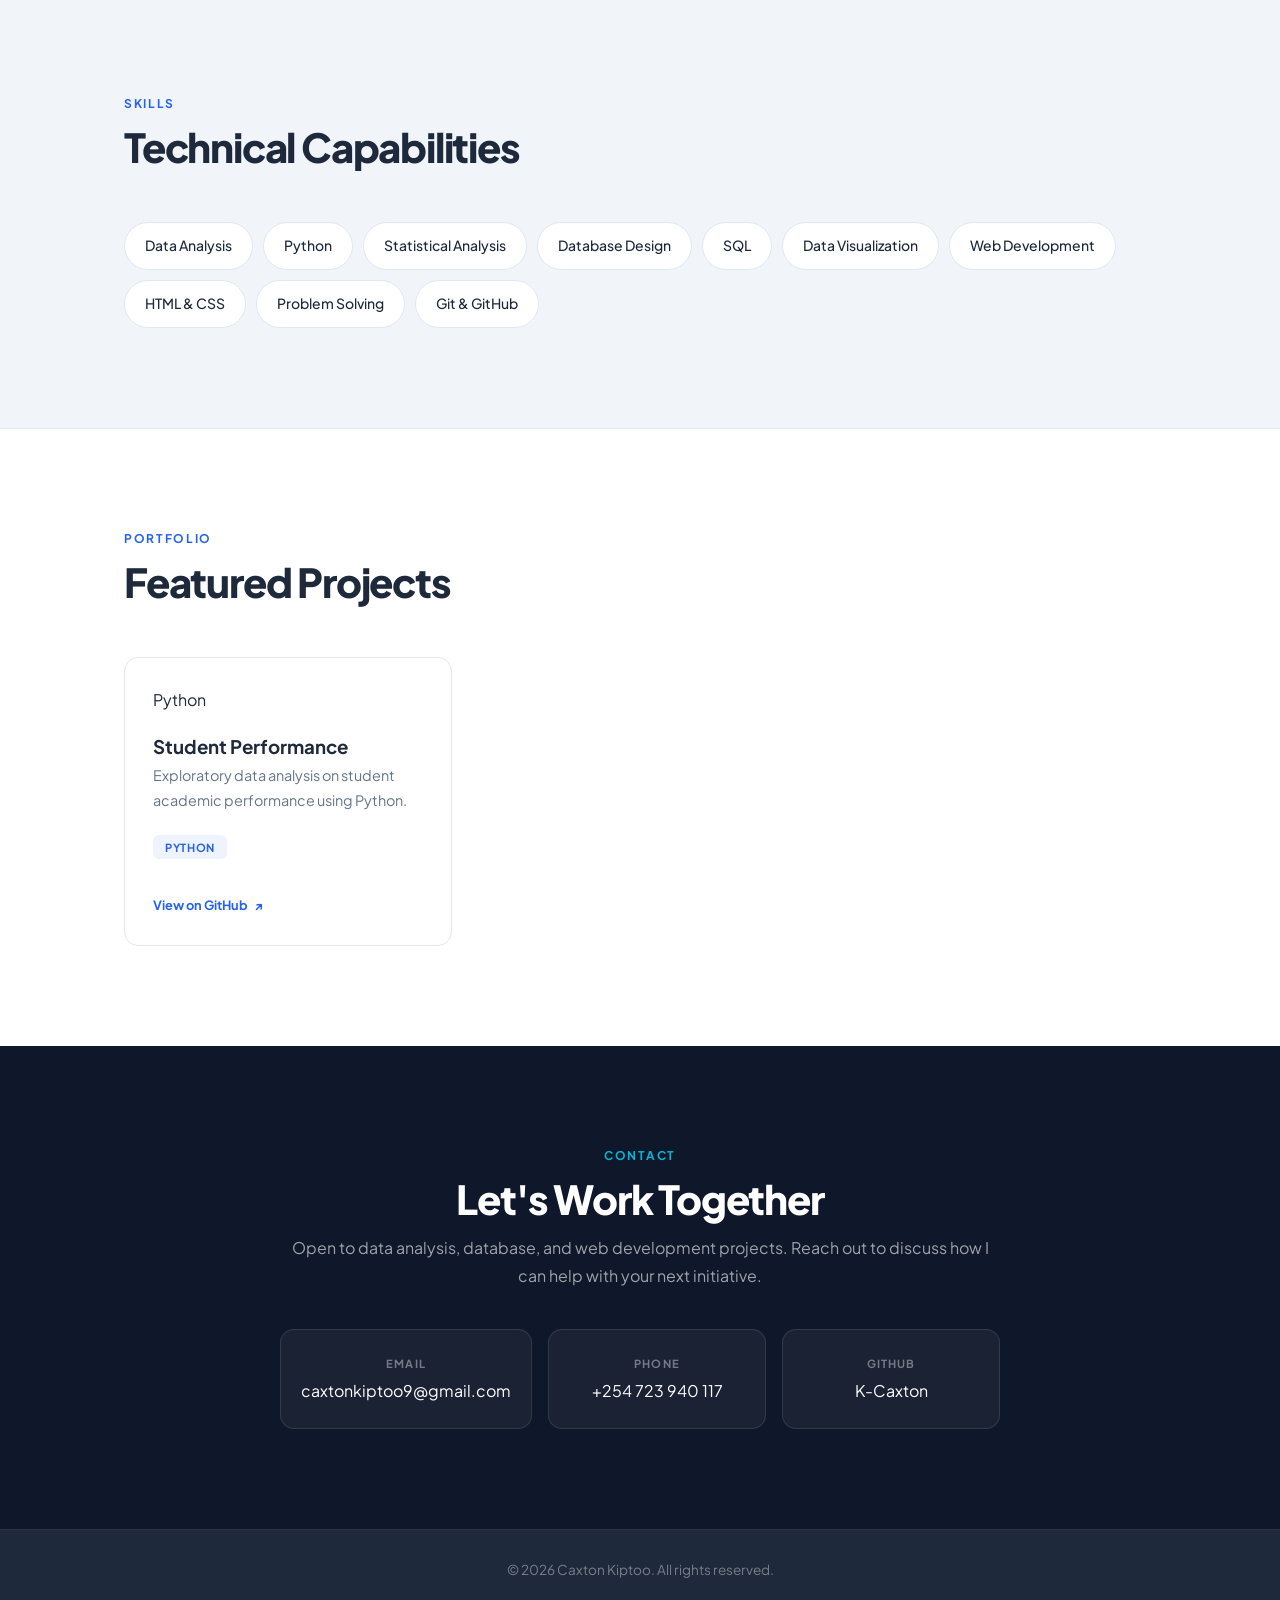
==== commit 408d8f16: "commit" ====
--- a/index.html
+++ b/index.html
@@ -26,6 +26,7 @@
             <a href="#about">About</a>
             <a href="#skills">Skills</a>
             <a href="#projects">Projects</a>
+            <a href="#mycv">My CV</a>
             <a href="#contact">Contact</a>
         </nav>
     </div>
--- a/style.css
+++ b/style.css
@@ -612,7 +612,7 @@
 
 .project-link:hover {
     gap: 14px;
-}
+
 /* ── Legacy featured project (removed) ── */
     border-radius: calc(var(--radius) + 4px);
     overflow: hidden;
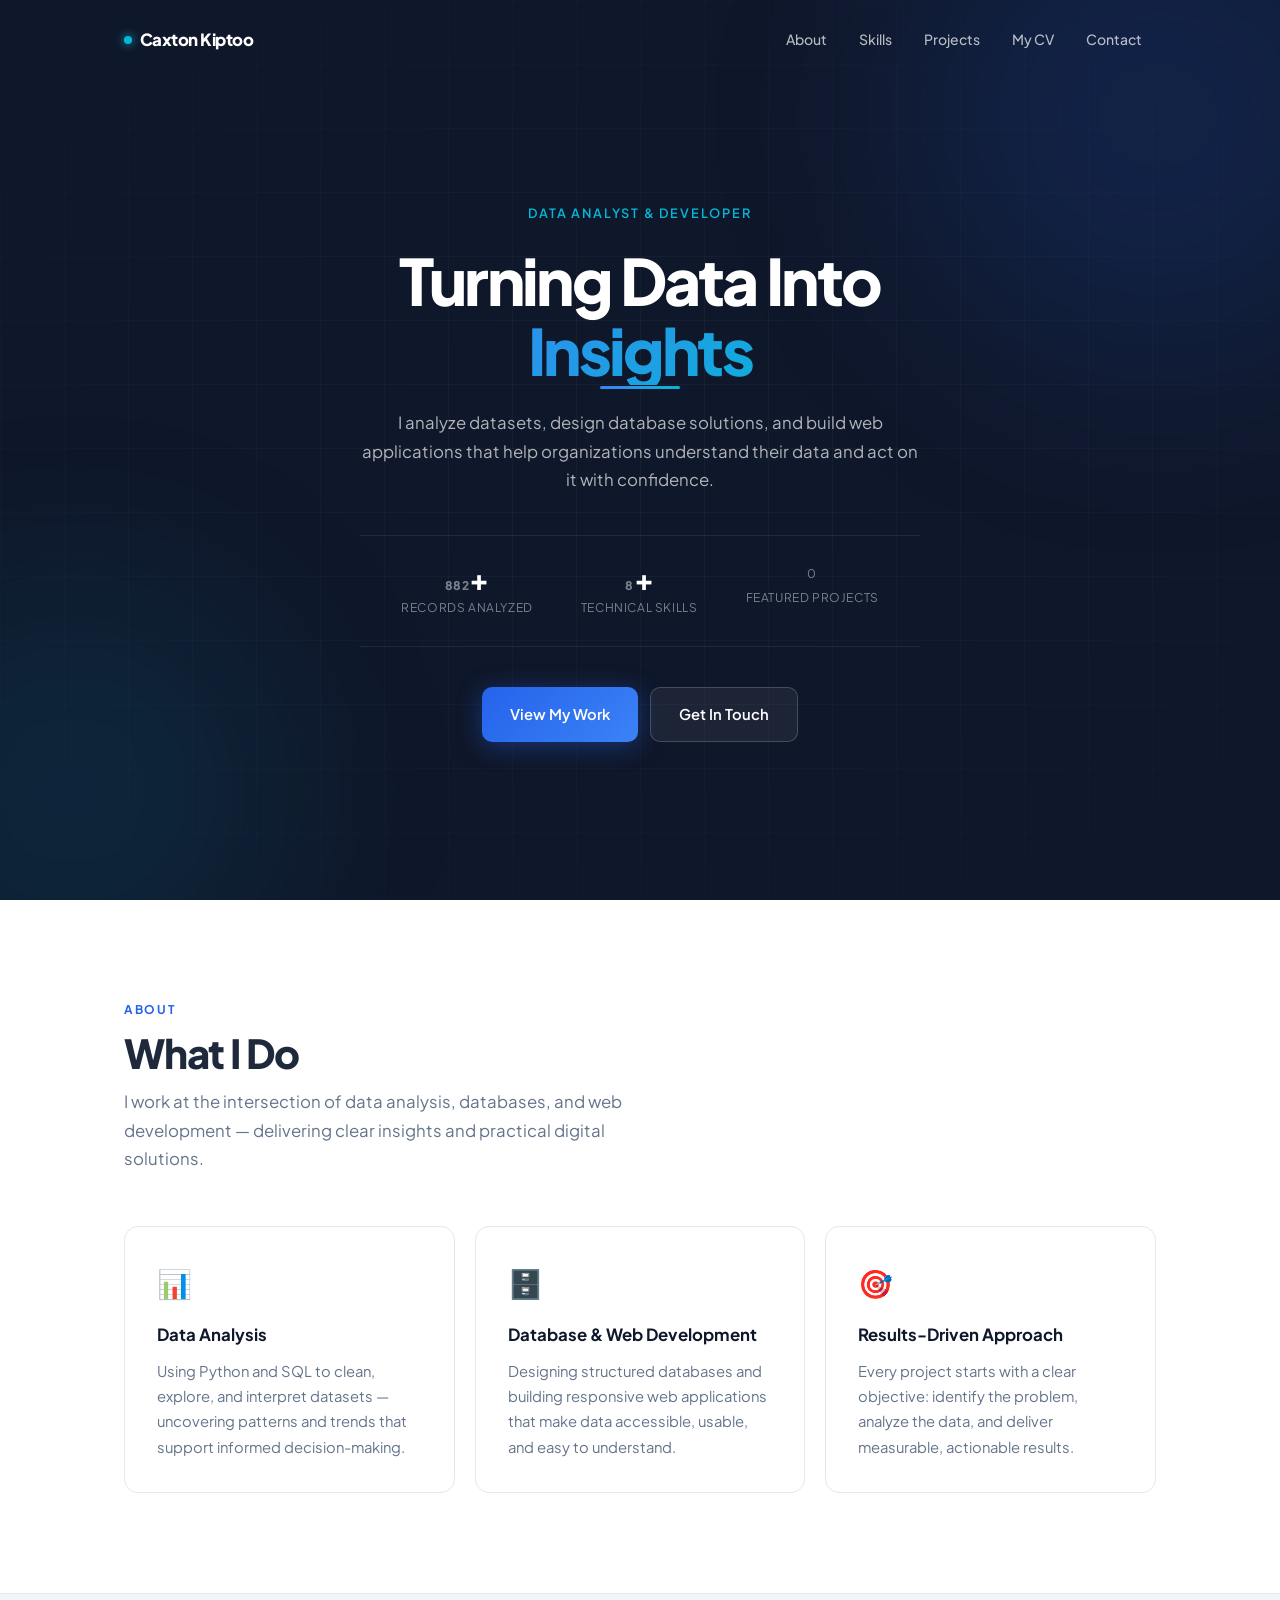
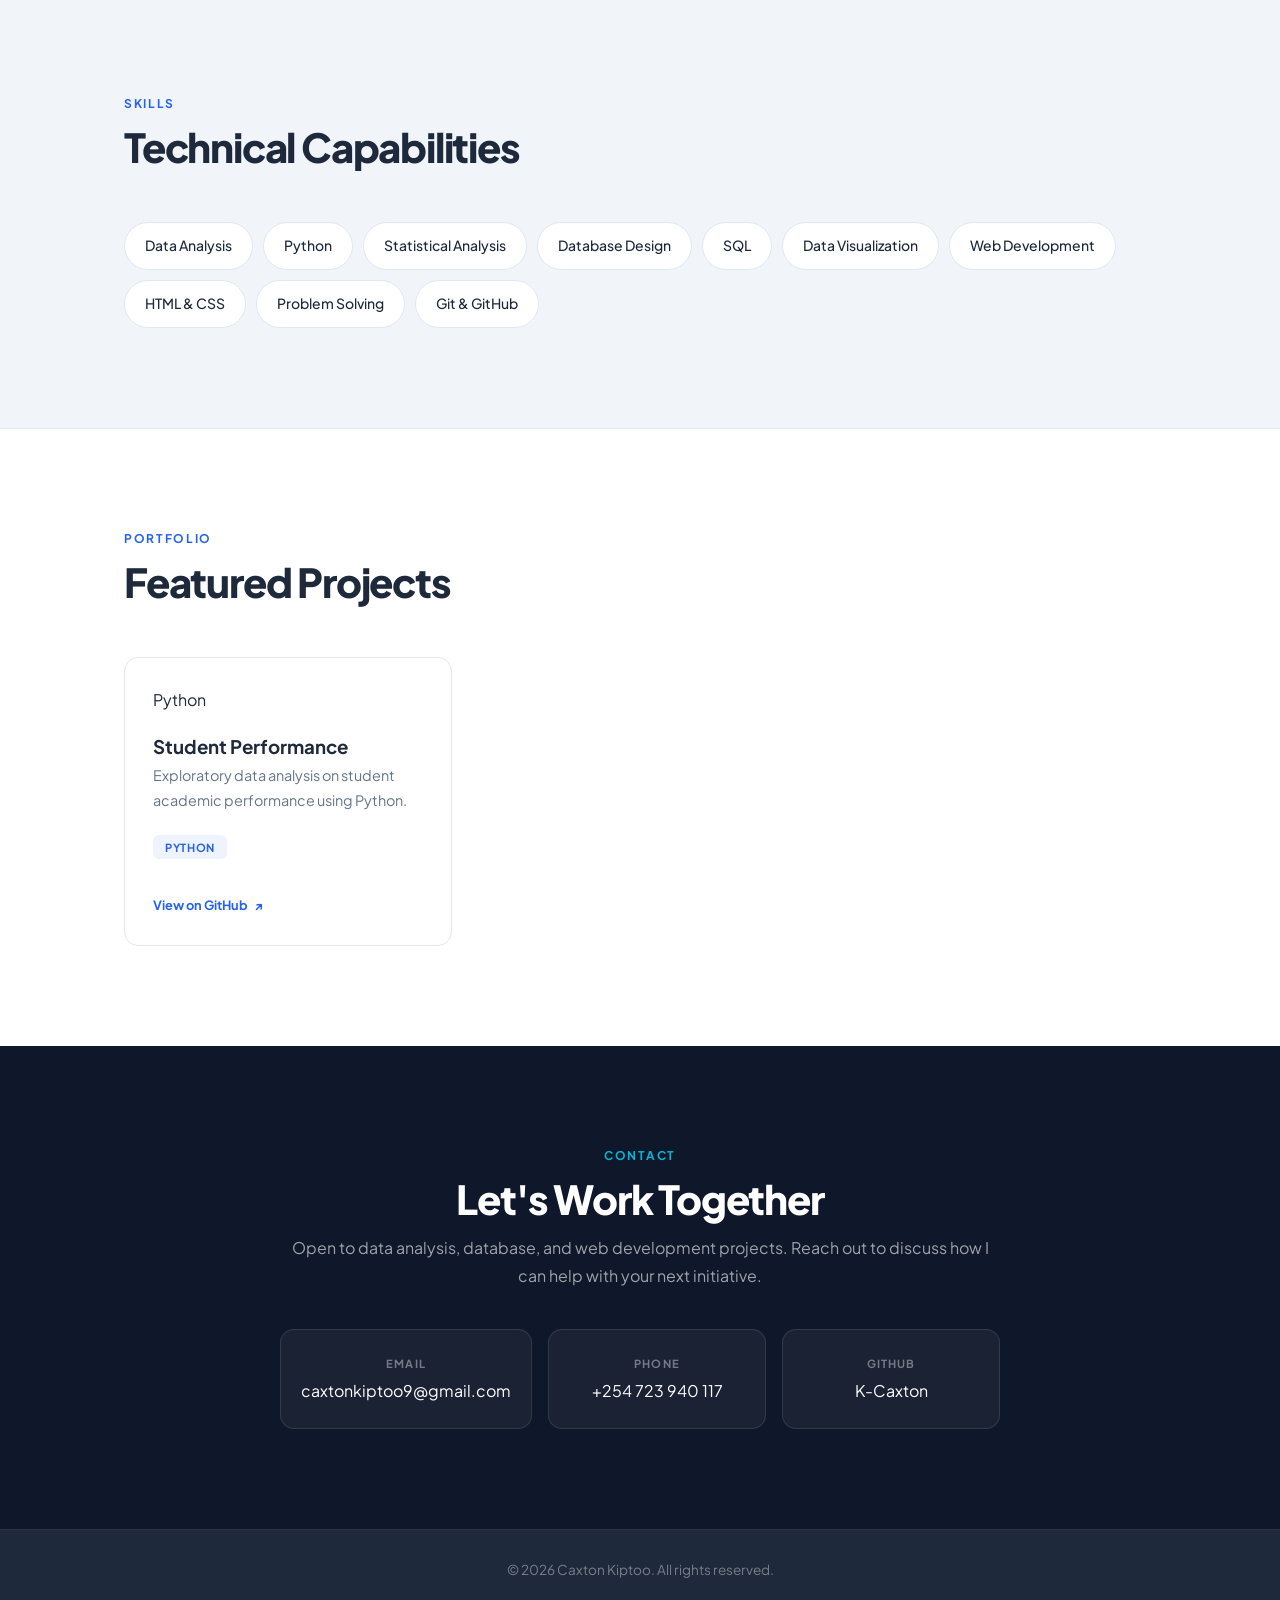
==== commit 2cc23416: "commit" ====
--- a/index.html
+++ b/index.html
@@ -26,7 +26,7 @@
             <a href="#about">About</a>
             <a href="#skills">Skills</a>
             <a href="#projects">Projects</a>
-            <a href="#mycv">My CV</a>
+            <a href="#https://k-caxton.github.io/portfolio/cv.html">My CV</a>
             <a href="#contact">Contact</a>
         </nav>
     </div>
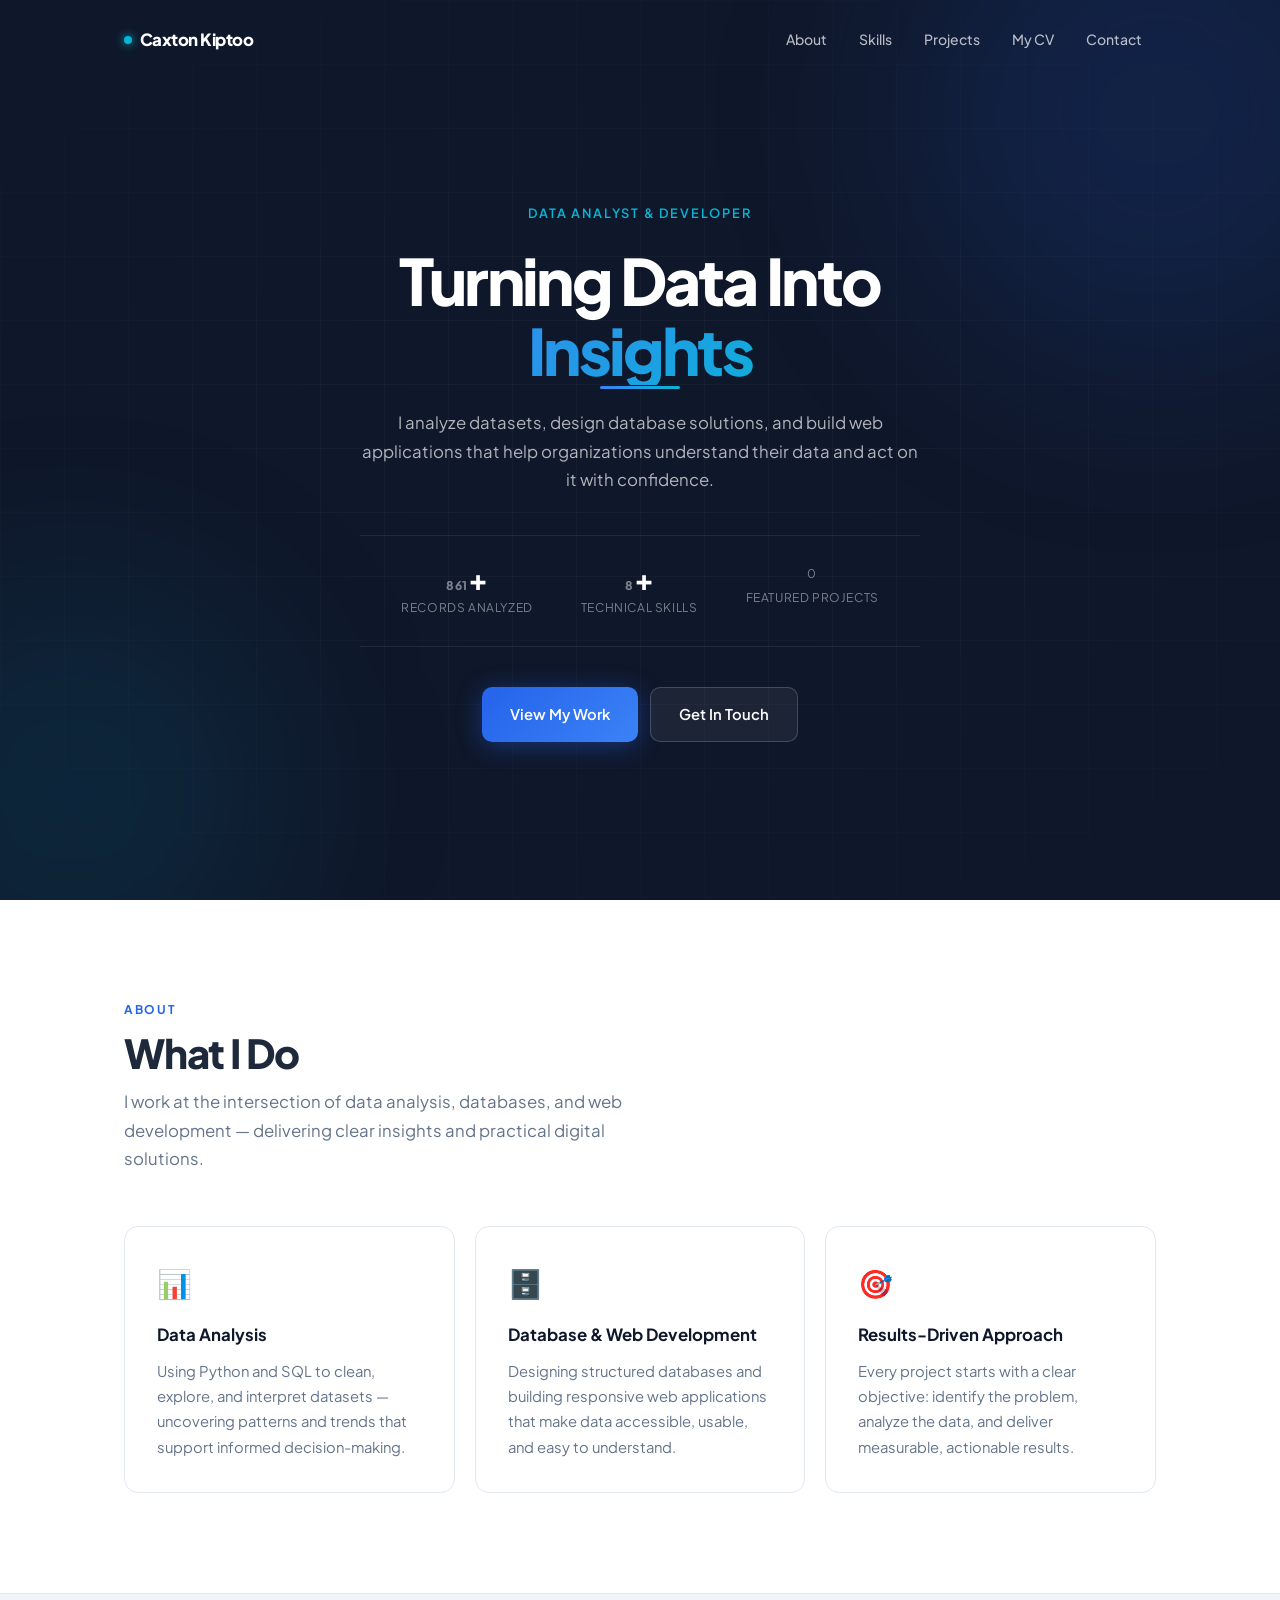
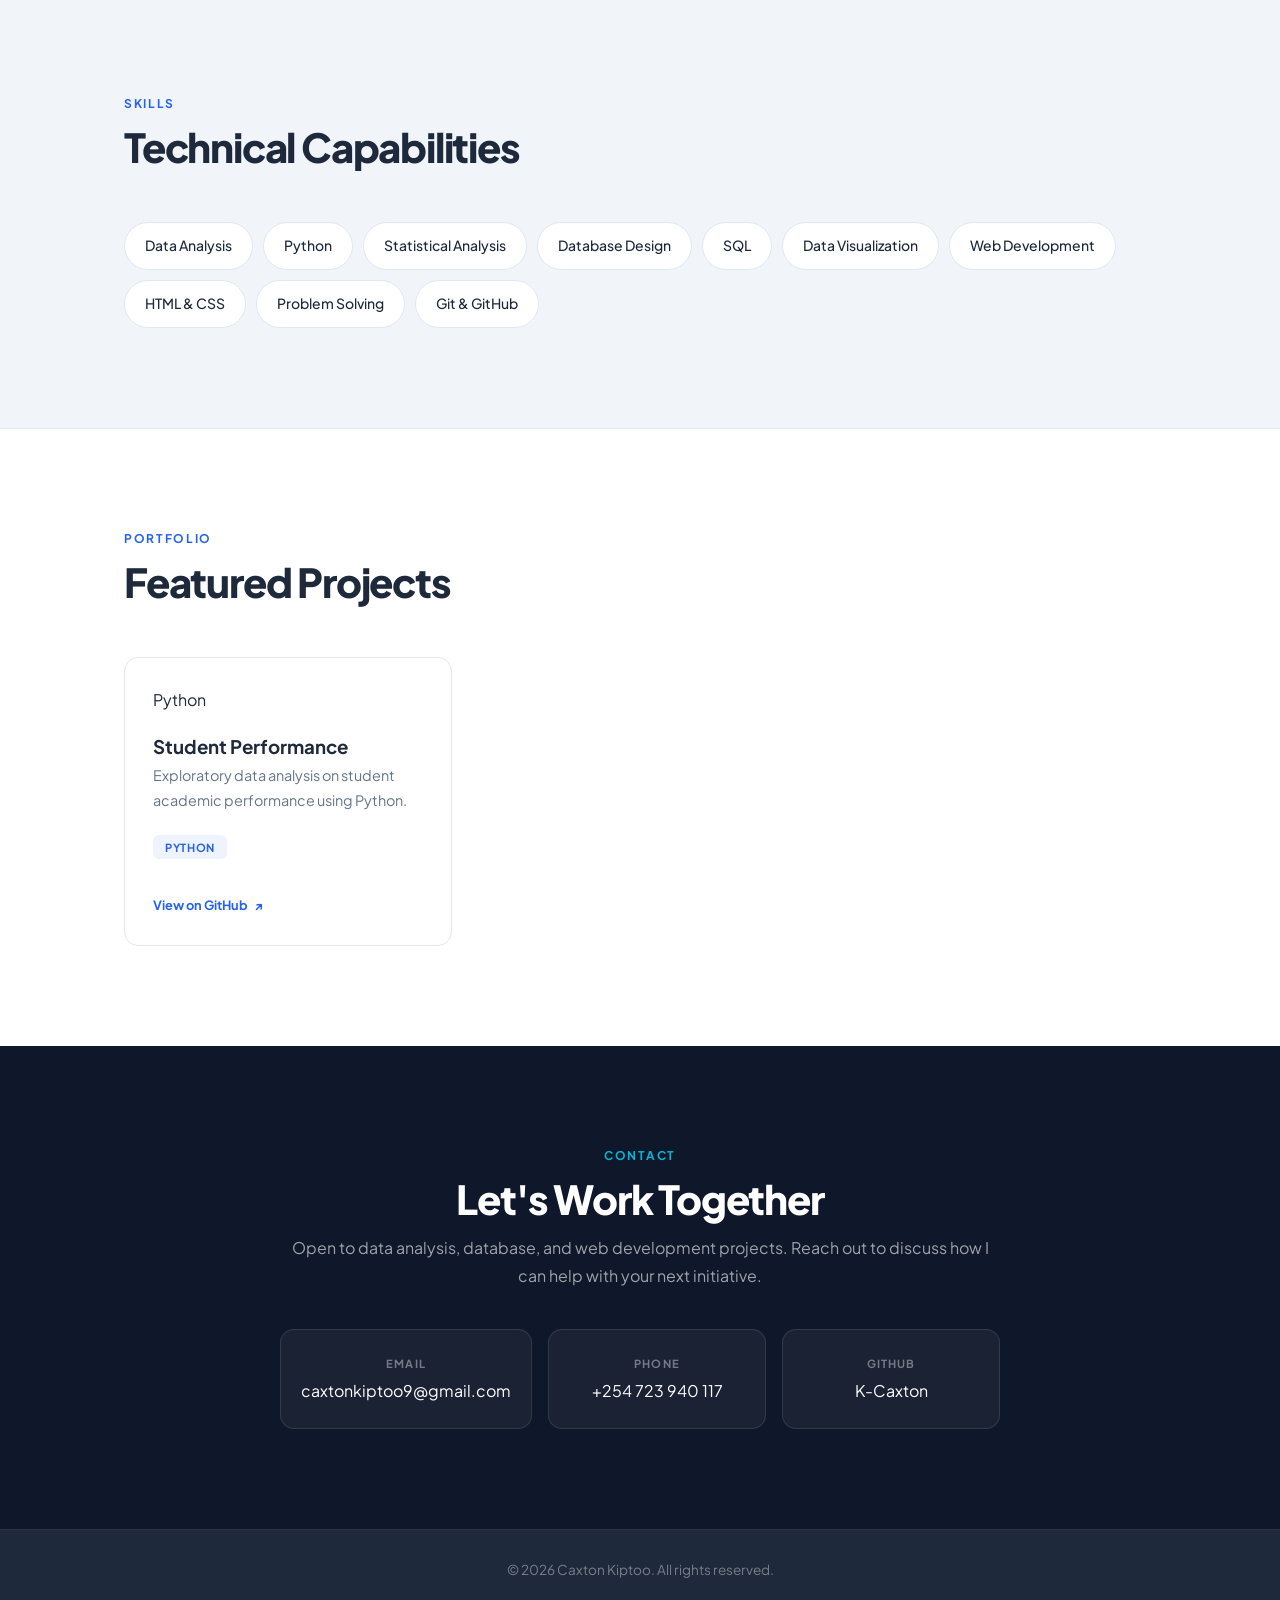
==== commit 82a7f61d: "commit" ====
--- a/index.html
+++ b/index.html
@@ -26,7 +26,7 @@
             <a href="#about">About</a>
             <a href="#skills">Skills</a>
             <a href="#projects">Projects</a>
-            <a href="#https://k-caxton.github.io/portfolio/cv.html">My CV</a>
+            <a href="cv.html" target="_blank" rel="noopener">My CV</a>
             <a href="#contact">Contact</a>
         </nav>
     </div>
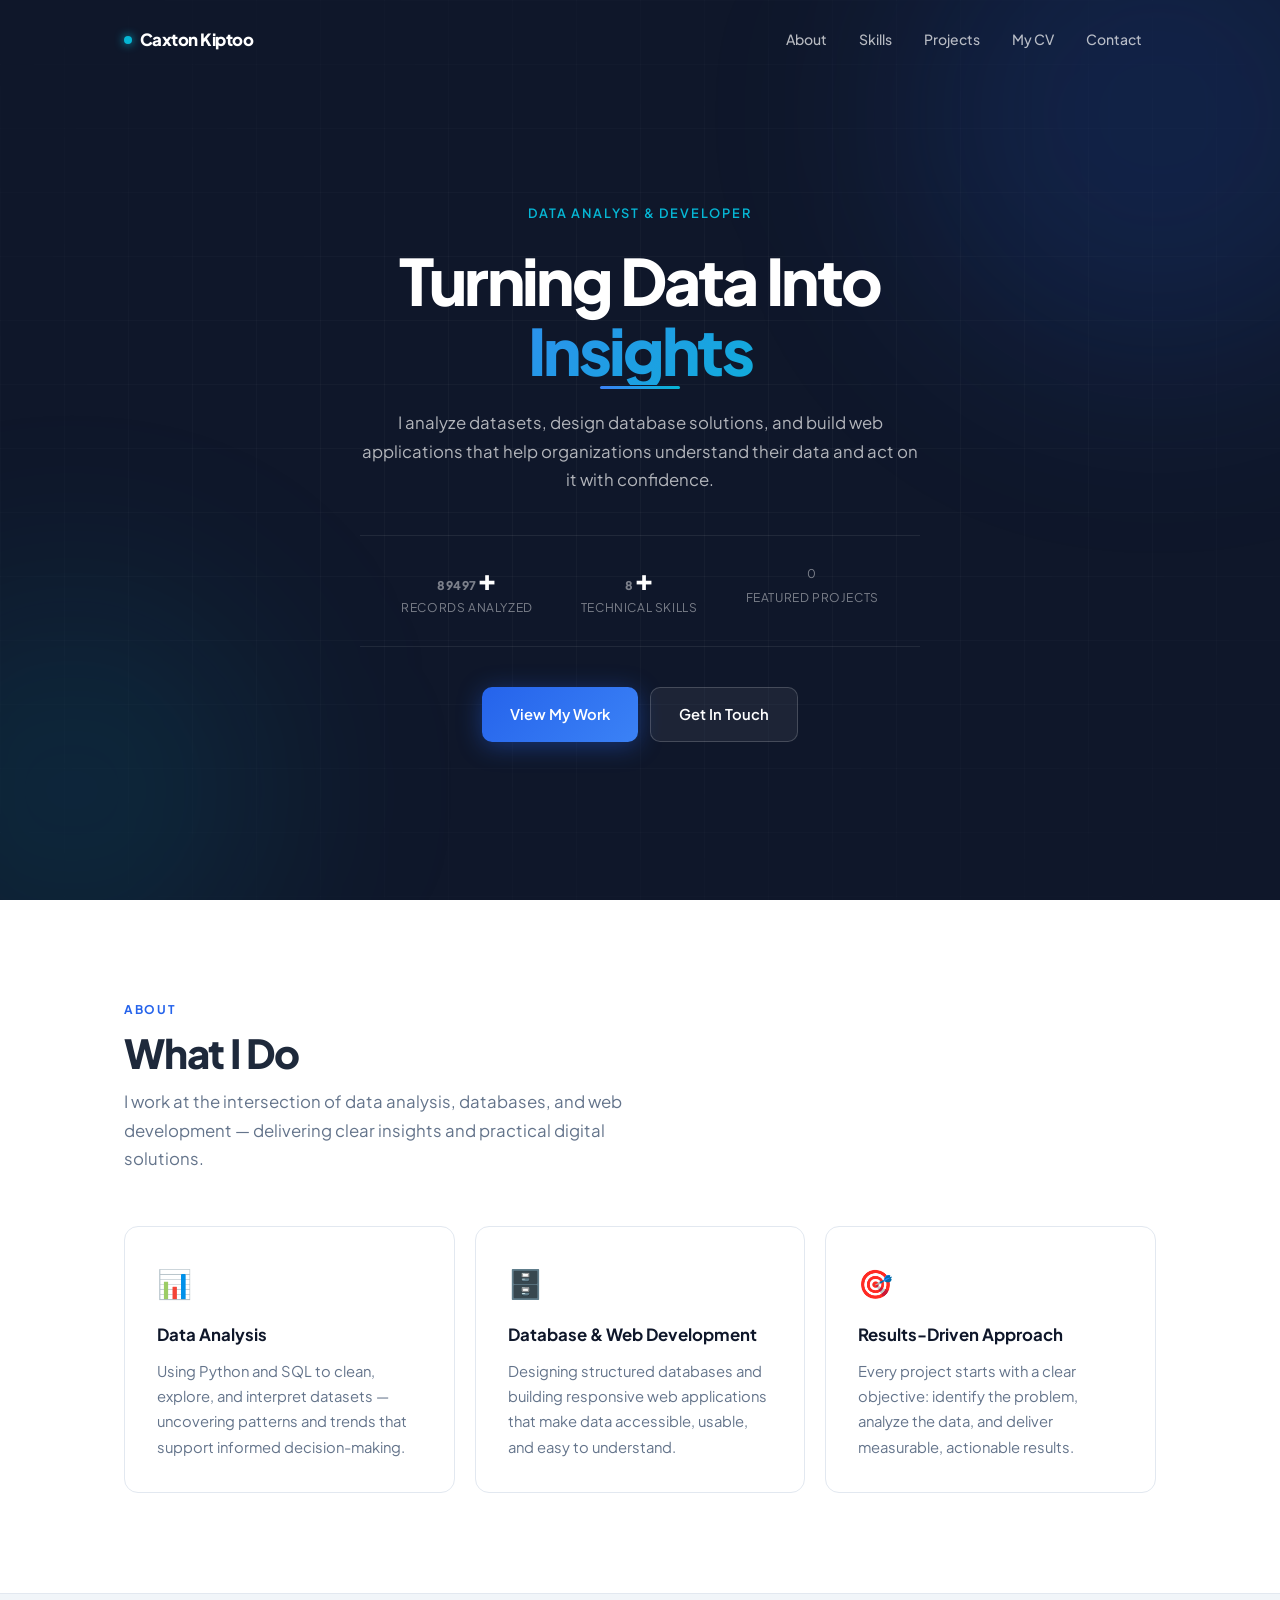
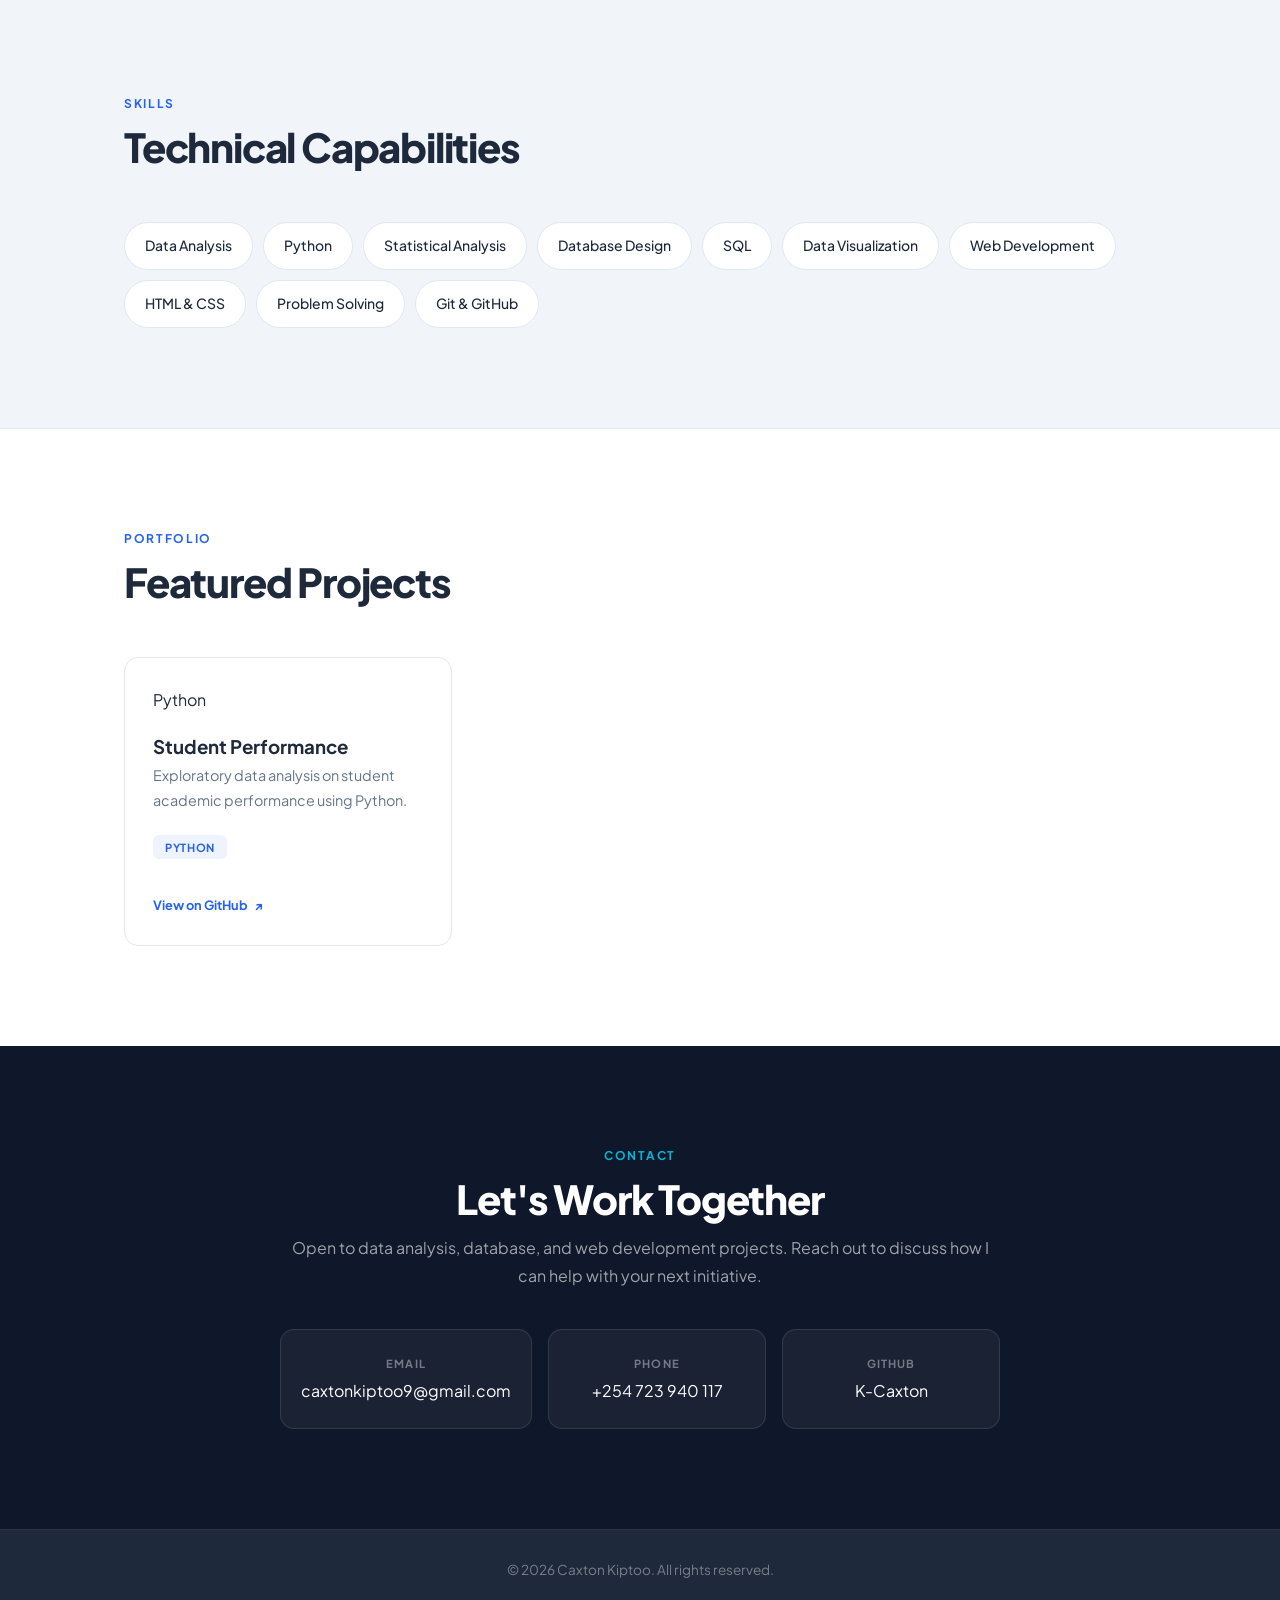
==== commit 96f7dc02: "commit" ====
--- a/index.html
+++ b/index.html
@@ -54,7 +54,7 @@
 
         <div class="hero-stats">
             <div class="stat">
-                <strong><span class="counter" data-target="1000">0</span>+</strong>
+                <strong><span class="counter" data-target="100000">0</span>+</strong>
                 <span>Records Analyzed</span>
             </div>
             <div class="stat">
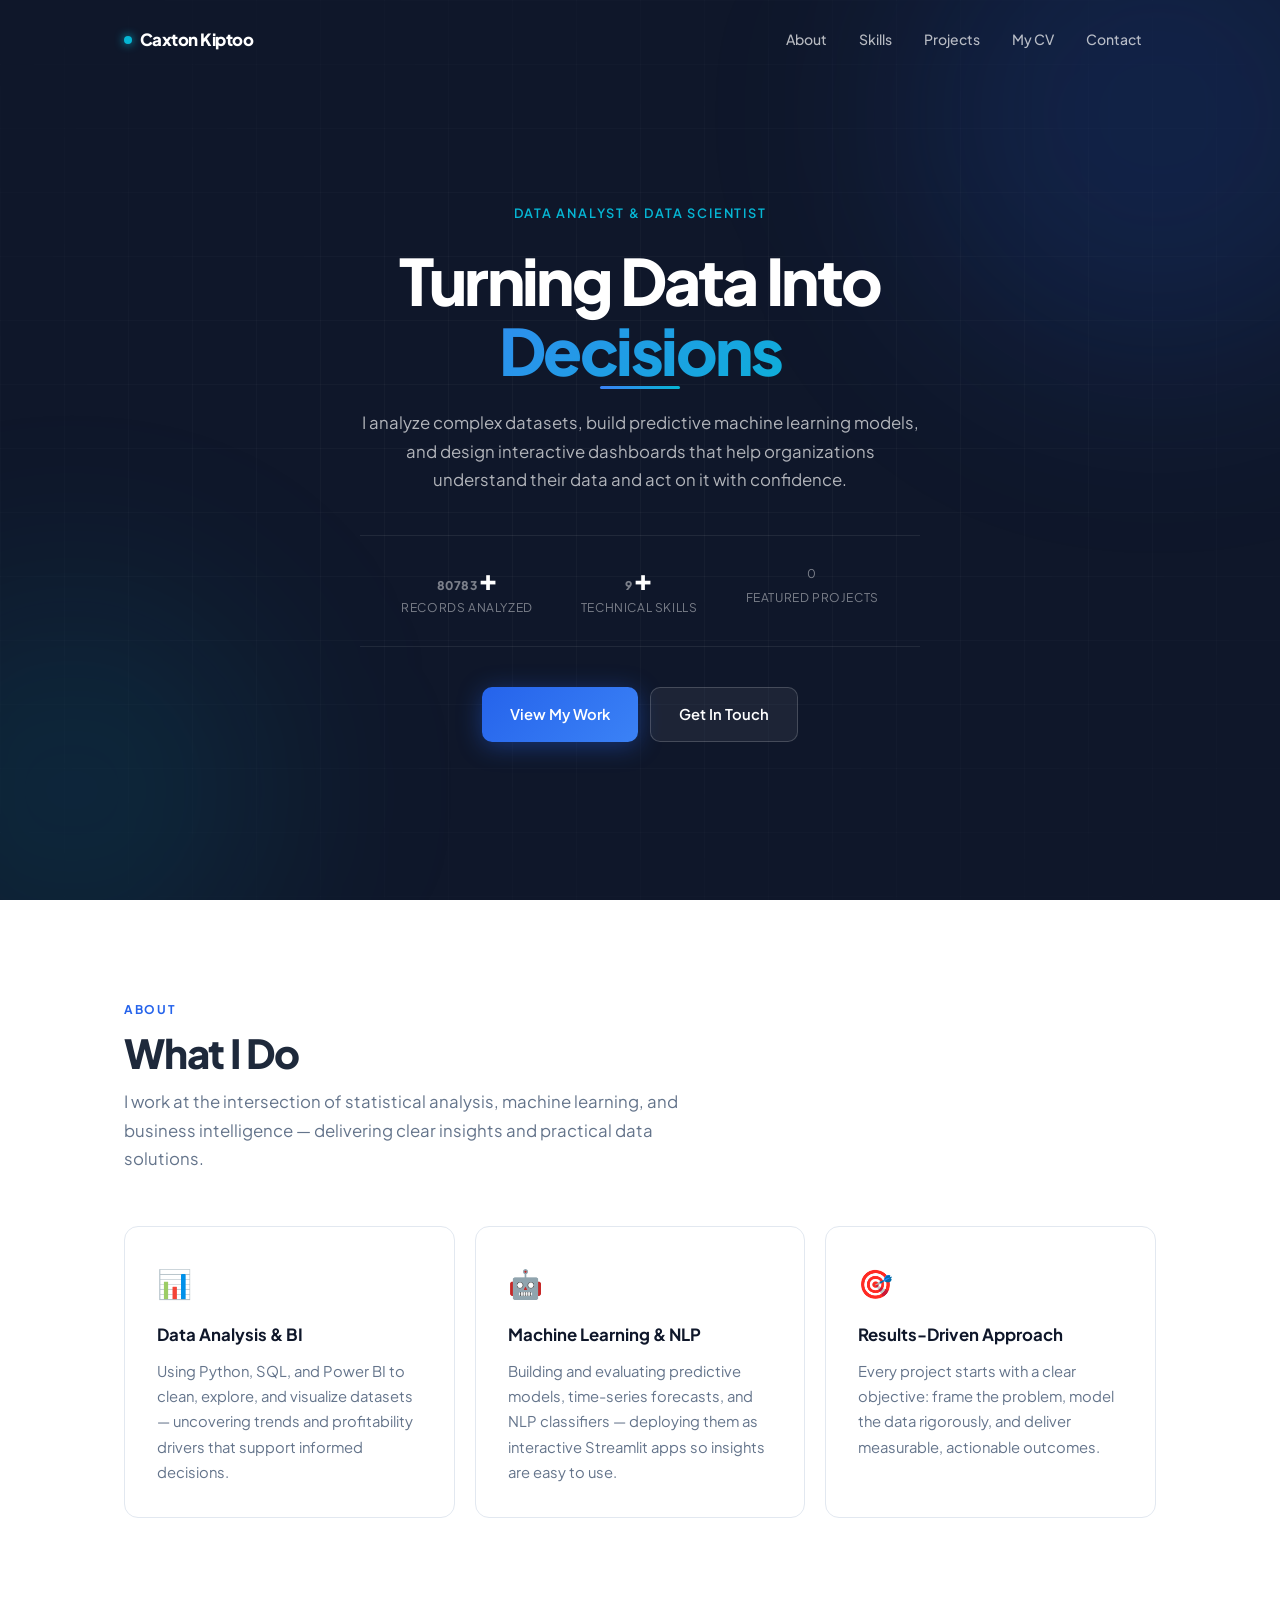
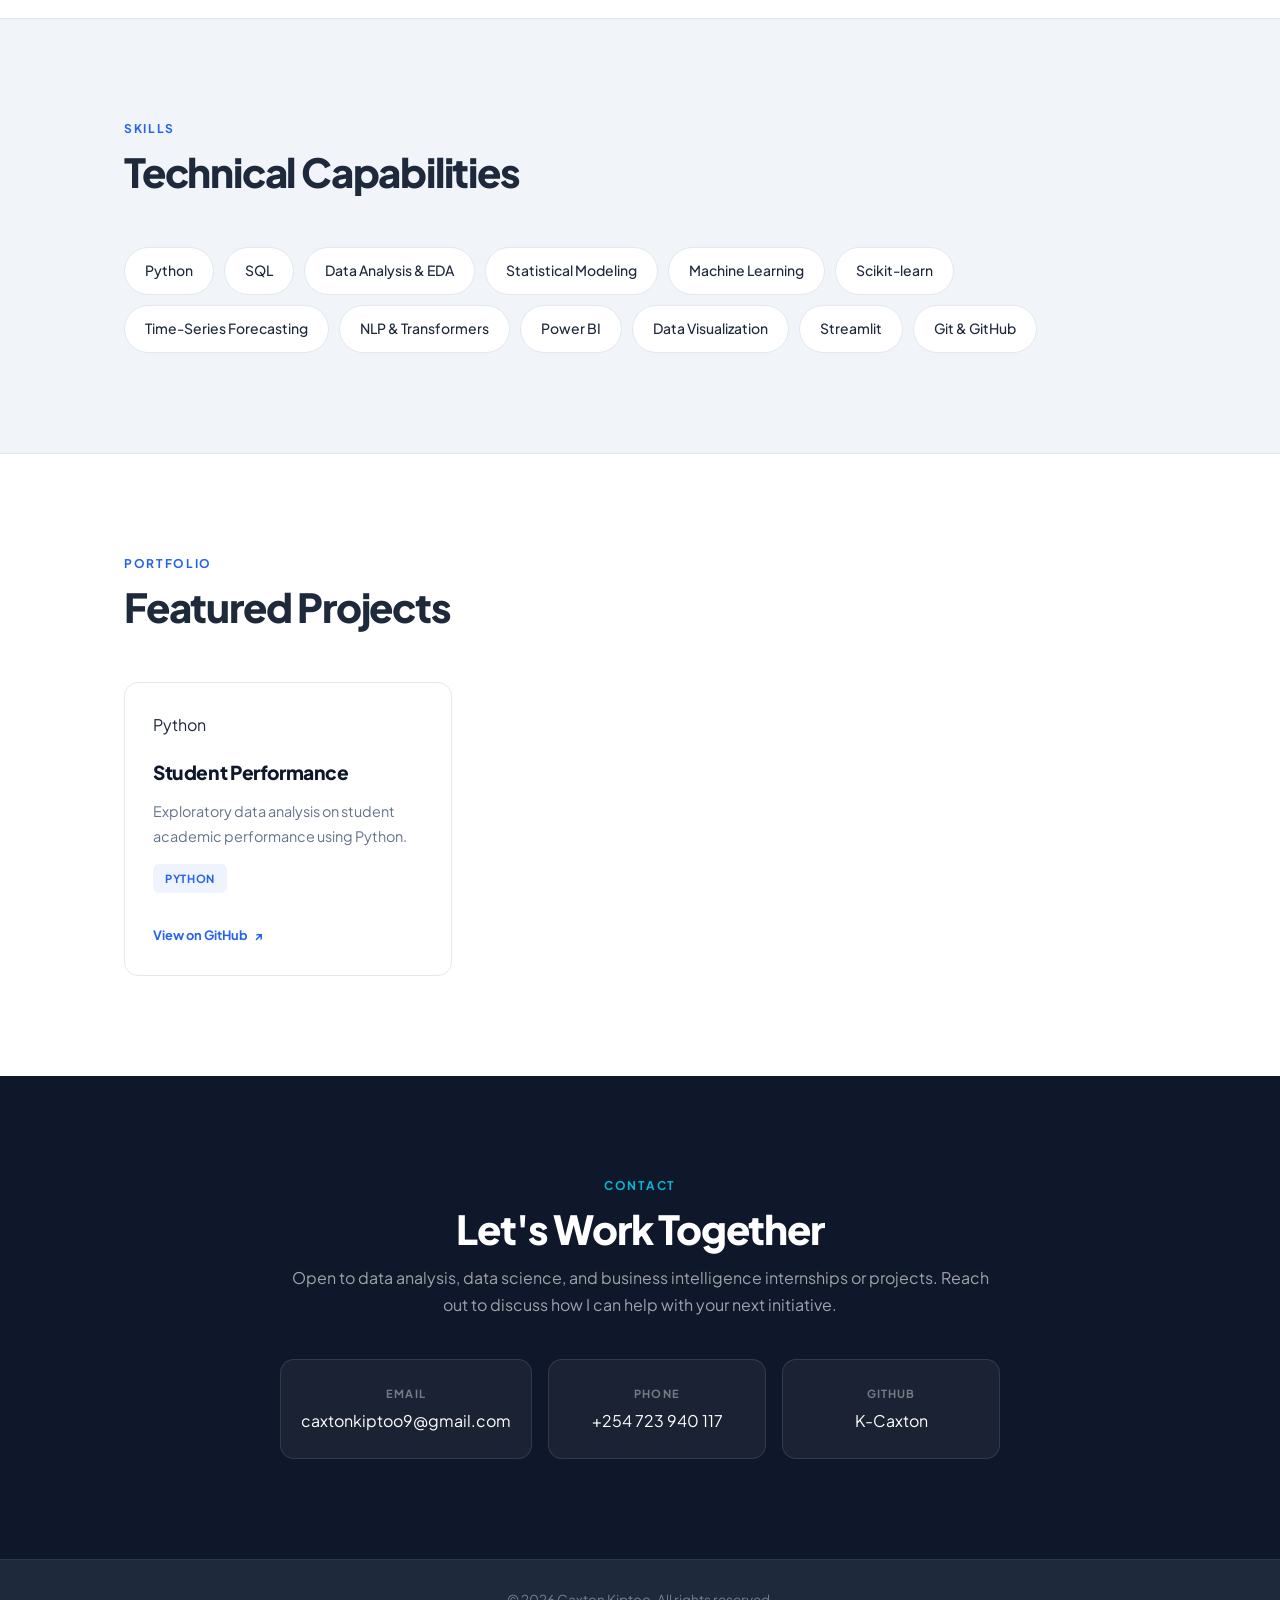
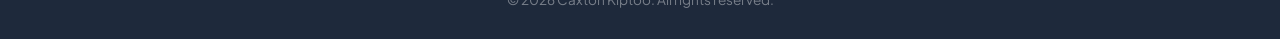
==== commit 84d9ebfc: "commiy" ====
--- a/index.html
+++ b/index.html
@@ -3,9 +3,9 @@
 <head>
     <meta charset="UTF-8">
     <meta name="viewport" content="width=device-width, initial-scale=1.0">
-    <meta name="description" content="Caxton Kiptoo — Data Analyst & Developer specializing in Python, SQL, and web development.">
+    <meta name="description" content="Caxton Kiptoo — Data Analyst & Data Scientist specializing in Python, SQL, Machine Learning, and Power BI.">
     <meta name="theme-color" content="#0f172a">
-    <title>Caxton Kiptoo | Data Analyst & Developer</title>
+    <title>Caxton Kiptoo | Data Analyst & Data Scientist</title>
     <link rel="preconnect" href="https://fonts.googleapis.com">
     <link rel="preconnect" href="https://fonts.gstatic.com" crossorigin>
     <link href="https://fonts.googleapis.com/css2?family=Plus+Jakarta+Sans:wght@400;500;600;700;800&display=swap" rel="stylesheet">
@@ -40,7 +40,7 @@
     </div>
 
     <div class="hero-content">
-        <p class="hero-role">Data Analyst & Developer</p>
+        <p class="hero-role">Data Analyst & Data Scientist</p>
 
         <h1>
             Turning Data Into
@@ -48,7 +48,7 @@
         </h1>
 
         <p class="hero-desc">
-            I analyze datasets, design database solutions, and build web applications
+            I analyze complex datasets, build predictive machine learning models, and design interactive dashboards
             that help organizations understand their data and act on it with confidence.
         </p>
 
@@ -58,7 +58,7 @@
                 <span>Records Analyzed</span>
             </div>
             <div class="stat">
-                <strong><span class="counter" data-target="10">0</span>+</strong>
+                <strong><span class="counter" data-target="12">0</span>+</strong>
                 <span>Technical Skills</span>
             </div>
             <div class="stat">
@@ -82,34 +82,34 @@
                 <span class="section-label">About</span>
                 <h2>What I Do</h2>
                 <p class="section-lead">
-                    I work at the intersection of data analysis, databases, and web development —
-                    delivering clear insights and practical digital solutions.
+                    I work at the intersection of statistical analysis, machine learning, and business intelligence —
+                    delivering clear insights and practical data solutions.
                 </p>
             </div>
 
             <div class="about-grid">
                 <article class="about-card reveal-item">
                     <div class="about-icon">📊</div>
-                    <h3>Data Analysis</h3>
+                    <h3>Data Analysis & BI</h3>
                     <p>
-                        Using Python and SQL to clean, explore, and interpret datasets —
-                        uncovering patterns and trends that support informed decision-making.
+                        Using Python, SQL, and Power BI to clean, explore, and visualize datasets —
+                        uncovering trends and profitability drivers that support informed decisions.
                     </p>
                 </article>
                 <article class="about-card reveal-item">
-                    <div class="about-icon">🗄️</div>
-                    <h3>Database & Web Development</h3>
+                    <div class="about-icon">🤖</div>
+                    <h3>Machine Learning & NLP</h3>
                     <p>
-                        Designing structured databases and building responsive web applications
-                        that make data accessible, usable, and easy to understand.
+                        Building and evaluating predictive models, time-series forecasts, and NLP classifiers —
+                        deploying them as interactive Streamlit apps so insights are easy to use.
                     </p>
                 </article>
                 <article class="about-card reveal-item">
                     <div class="about-icon">🎯</div>
                     <h3>Results-Driven Approach</h3>
                     <p>
-                        Every project starts with a clear objective: identify the problem,
-                        analyze the data, and deliver measurable, actionable results.
+                        Every project starts with a clear objective: frame the problem,
+                        model the data rigorously, and deliver measurable, actionable outcomes.
                     </p>
                 </article>
             </div>
@@ -124,15 +124,17 @@
             </div>
 
             <div class="skills-grid">
-                <span class="skill-tag">Data Analysis</span>
                 <span class="skill-tag">Python</span>
-                <span class="skill-tag">Statistical Analysis</span>
-                <span class="skill-tag">Database Design</span>
                 <span class="skill-tag">SQL</span>
+                <span class="skill-tag">Data Analysis & EDA</span>
+                <span class="skill-tag">Statistical Modeling</span>
+                <span class="skill-tag">Machine Learning</span>
+                <span class="skill-tag">Scikit-learn</span>
+                <span class="skill-tag">Time-Series Forecasting</span>
+                <span class="skill-tag">NLP & Transformers</span>
+                <span class="skill-tag">Power BI</span>
                 <span class="skill-tag">Data Visualization</span>
-                <span class="skill-tag">Web Development</span>
-                <span class="skill-tag">HTML & CSS</span>
-                <span class="skill-tag">Problem Solving</span>
+                <span class="skill-tag">Streamlit</span>
                 <span class="skill-tag">Git & GitHub</span>
             </div>
         </div>
@@ -143,7 +145,6 @@
             <div class="section-intro">
                 <span class="section-label">Portfolio</span>
                 <h2>Featured Projects</h2>
-                
             </div>
 
             <div id="projects-grid" class="projects-grid">
@@ -158,7 +159,7 @@
                 <span class="section-label section-label-light">Contact</span>
                 <h2>Let's Work Together</h2>
                 <p>
-                    Open to data analysis, database, and web development projects.
+                    Open to data analysis, data science, and business intelligence internships or projects.
                     Reach out to discuss how I can help with your next initiative.
                 </p>
 
@@ -191,4 +192,4 @@
 
 <script src="script.js"></script>
 </body>
-</html>
+</html>
--- a/style.css
+++ b/style.css
@@ -503,6 +503,8 @@
 .reveal.visible .skill-tag:nth-child(8)  { transition-delay: 0.40s; }
 .reveal.visible .skill-tag:nth-child(9)  { transition-delay: 0.45s; }
 .reveal.visible .skill-tag:nth-child(10) { transition-delay: 0.50s; }
+.reveal.visible .skill-tag:nth-child(11) { transition-delay: 0.55s; }
+.reveal.visible .skill-tag:nth-child(12) { transition-delay: 0.60s; }
 
 .skill-tag:hover {
     border-color: var(--cyan);
@@ -612,148 +614,6 @@
 
 .project-link:hover {
     gap: 14px;
-
-/* ── Legacy featured project (removed) ── */
-    border-radius: calc(var(--radius) + 4px);
-    overflow: hidden;
-    background: var(--bg);
-    box-shadow: var(--shadow);
-    transition: box-shadow 0.35s, transform 0.35s var(--ease-out);
-    position: relative;
-    padding: 2px;
-    background: linear-gradient(135deg, var(--blue), var(--cyan), var(--purple));
-    background-size: 200% 200%;
-    animation: border-shift 6s ease infinite;
-}
-
-@keyframes border-shift {
-    0%, 100% { background-position: 0% 50%; }
-    50%       { background-position: 100% 50%; }
-}
-
-.project-featured-inner {
-    background: var(--bg);
-    border-radius: calc(var(--radius) + 2px);
-}
-
-.project-featured:hover {
-    box-shadow: var(--shadow-lg);
-    transform: translateY(-5px);
-}
-
-.project-featured > .project-featured-inner {
-    display: grid;
-    grid-template-columns: 1fr 1fr;
-}
-
-.project-left {
-    padding: 48px;
-    display: flex;
-    flex-direction: column;
-}
-
-.project-meta {
-    display: flex;
-    flex-wrap: wrap;
-    gap: 8px;
-    margin-bottom: 20px;
-}
-
-.project-tag {
-    font-size: 0.7rem;
-    font-weight: 700;
-    letter-spacing: 0.06em;
-    text-transform: uppercase;
-    color: var(--blue);
-    background: rgba(37, 99, 235, 0.08);
-    padding: 5px 12px;
-    border-radius: 6px;
-}
-
-.project-left h3 {
-    font-size: 1.6rem;
-    font-weight: 800;
-    letter-spacing: -0.02em;
-    color: var(--navy);
-    margin-bottom: 16px;
-}
-
-.project-left p {
-    font-size: 0.95rem;
-    color: var(--muted);
-    margin-bottom: 14px;
-}
-
-.project-link {
-    display: inline-flex;
-    align-items: center;
-    gap: 8px;
-    margin-top: auto;
-    padding-top: 20px;
-    font-weight: 700;
-    font-size: 0.925rem;
-    color: var(--blue);
-    text-decoration: none;
-    transition: gap 0.25s;
-}
-
-.project-link:hover { gap: 14px; }
-
-.project-right {
-    background: var(--navy);
-    padding: 48px;
-    display: flex;
-    flex-direction: column;
-    align-items: center;
-    justify-content: center;
-    gap: 20px;
-}
-
-.project-visual {
-    display: flex;
-    align-items: flex-end;
-    gap: 12px;
-    height: 160px;
-    width: 100%;
-    max-width: 280px;
-}
-
-.visual-bar {
-    flex: 1;
-    height: var(--h);
-    background: linear-gradient(to top, var(--blue), var(--cyan));
-    border-radius: 6px 6px 0 0;
-    opacity: 0;
-    transform: scaleY(0);
-    transform-origin: bottom;
-    transition: opacity 0.5s, transform 0.6s var(--ease-out);
-}
-
-.reveal.visible .visual-bar {
-    opacity: 1;
-    transform: scaleY(1);
-    animation: bar-pulse 3s ease-in-out infinite;
-}
-
-@keyframes bar-pulse {
-    0%, 100% { filter: brightness(1); }
-    50%       { filter: brightness(1.2); }
-}
-
-.reveal.visible .visual-bar:nth-child(odd) { animation-delay: 0.5s; }
-
-.reveal.visible .visual-bar:nth-child(1) { transition-delay: 0.2s; }
-.reveal.visible .visual-bar:nth-child(2) { transition-delay: 0.3s; }
-.reveal.visible .visual-bar:nth-child(3) { transition-delay: 0.4s; }
-.reveal.visible .visual-bar:nth-child(4) { transition-delay: 0.5s; }
-.reveal.visible .visual-bar:nth-child(5) { transition-delay: 0.6s; }
-.reveal.visible .visual-bar:nth-child(6) { transition-delay: 0.7s; }
-
-.visual-caption {
-    font-size: 0.78rem;
-    color: rgba(255, 255, 255, 0.4);
-    letter-spacing: 0.04em;
-    text-align: center;
 }
 
 /* ── Contact ── */
@@ -838,9 +698,6 @@
     .about-grid,
     .contact-grid { grid-template-columns: 1fr; }
 
-    .project-featured-inner { grid-template-columns: 1fr; }
-    .project-left, .project-right { padding: 32px 24px; }
-
     .section { padding: 72px 0; }
 }
 
@@ -850,13 +707,13 @@
         transition-duration: 0.01ms !important;
     }
 
-    .reveal, .reveal-item, .skill-tag, .visual-bar, .hero-content > * {
+    .reveal, .reveal-item, .skill-tag, .hero-content > * {
         opacity: 1 !important;
         transform: none !important;
     }
 }
+
 /* ── GitHub Projects ── */
-
 .github-projects-wrap {
     margin-top: 64px;
 }
@@ -911,17 +768,9 @@
     left: 0;
     right: 0;
     height: 3px;
-
-    background: linear-gradient(
-        90deg,
-        var(--blue),
-        var(--cyan),
-        var(--purple)
-    );
-
+    background: linear-gradient(90deg, var(--blue), var(--cyan), var(--purple));
     transform: scaleX(0);
     transform-origin: left;
-
     transition: transform 0.4s var(--ease-out);
 }
 
@@ -942,7 +791,7 @@
     margin-bottom: 18px;
 }
 
-.github-project-card h4 {
+.github-project-card h3 {
     font-size: 1.2rem;
     font-weight: 800;
     letter-spacing: -0.02em;
@@ -953,14 +802,20 @@
 .github-project-description {
     font-size: 0.9rem;
     color: var(--muted);
-    margin-bottom: 20px;
-
+    margin-bottom: 16px;
     display: -webkit-box;
     -webkit-line-clamp: 4;
     -webkit-box-orient: vertical;
     overflow: hidden;
 }
 
+.github-project-tags {
+    display: flex;
+    flex-wrap: wrap;
+    gap: 8px;
+    margin-bottom: 16px;
+}
+
 .github-project-footer {
     margin-top: auto;
     display: flex;
@@ -985,12 +840,10 @@
     display: inline-flex;
     align-items: center;
     gap: 6px;
-
     font-size: 0.8rem;
     font-weight: 700;
     color: var(--blue);
     text-decoration: none;
-
     transition: gap 0.25s;
 }
 
@@ -1011,7 +864,6 @@
 }
 
 @media (max-width: 768px) {
-
     .github-projects {
         grid-template-columns: 1fr;
     }
@@ -1023,5 +875,4 @@
     .github-project-card {
         padding: 24px;
     }
-
-}
+}
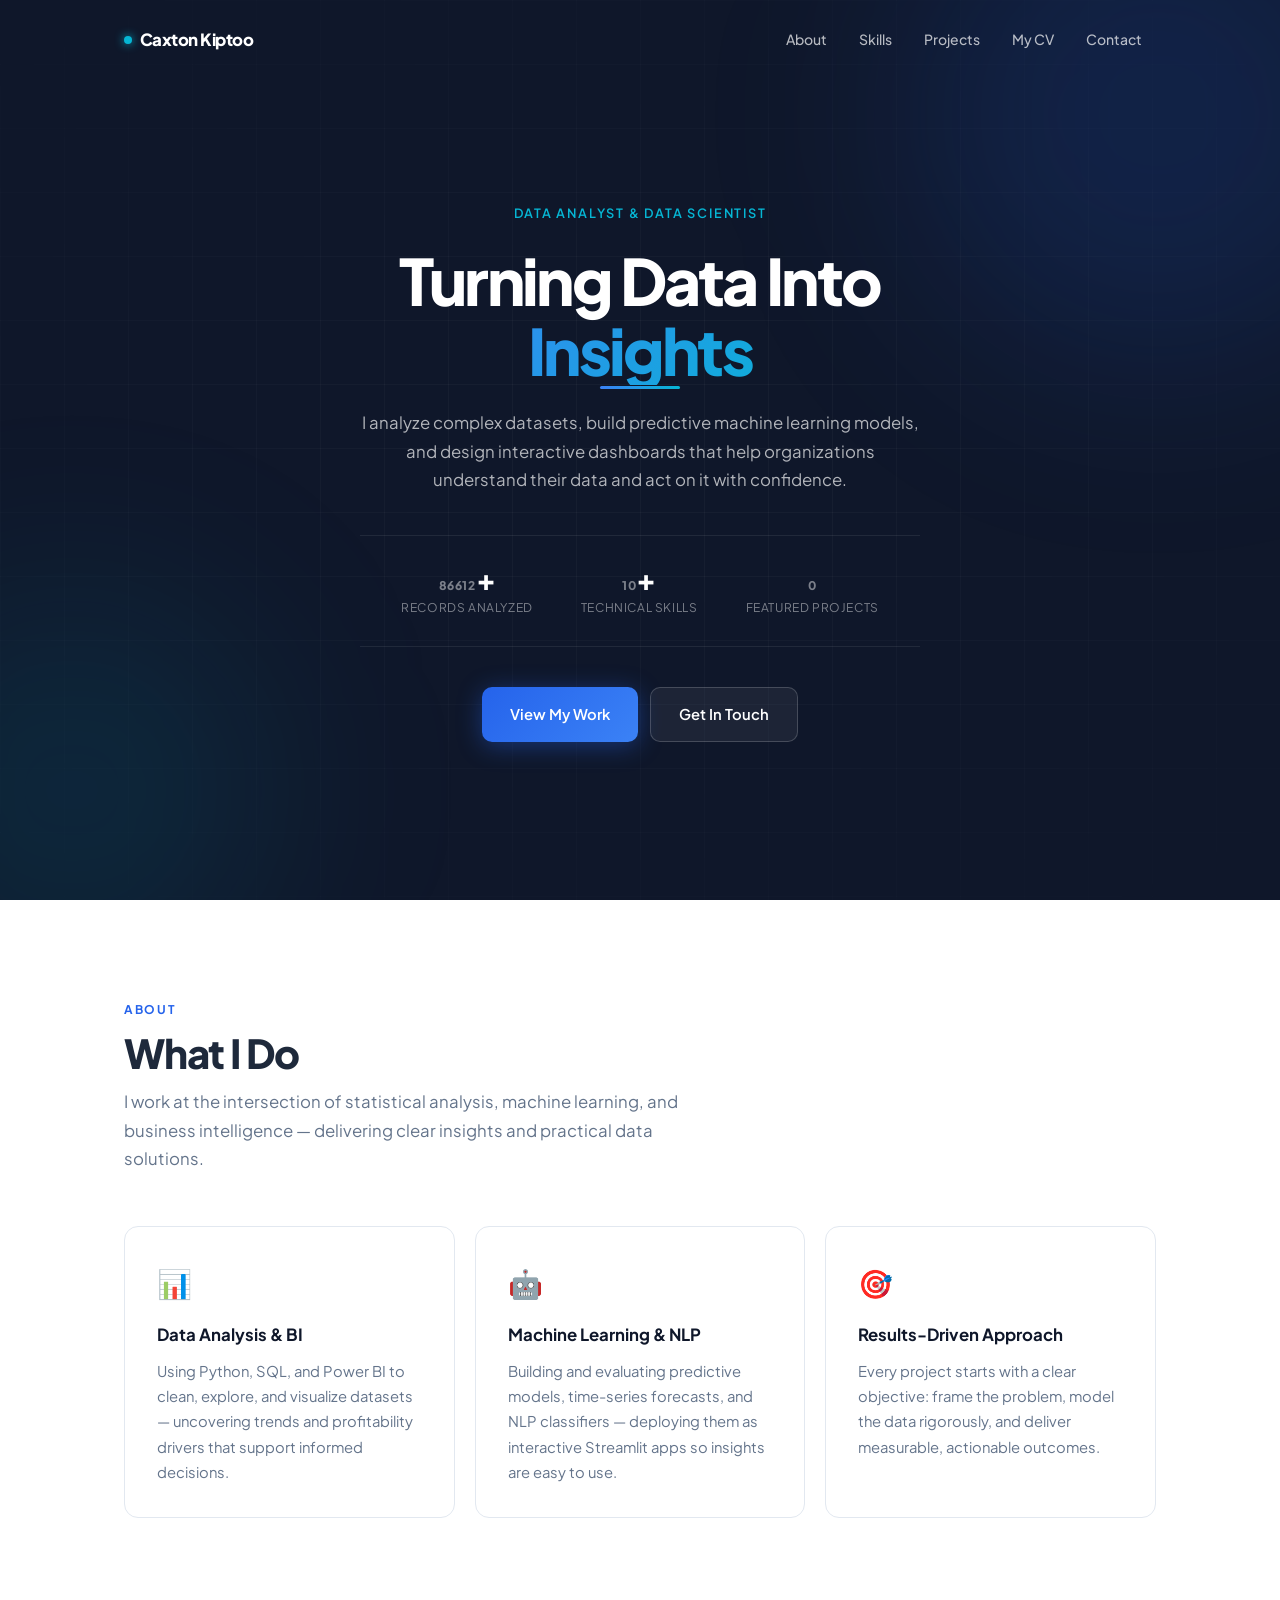
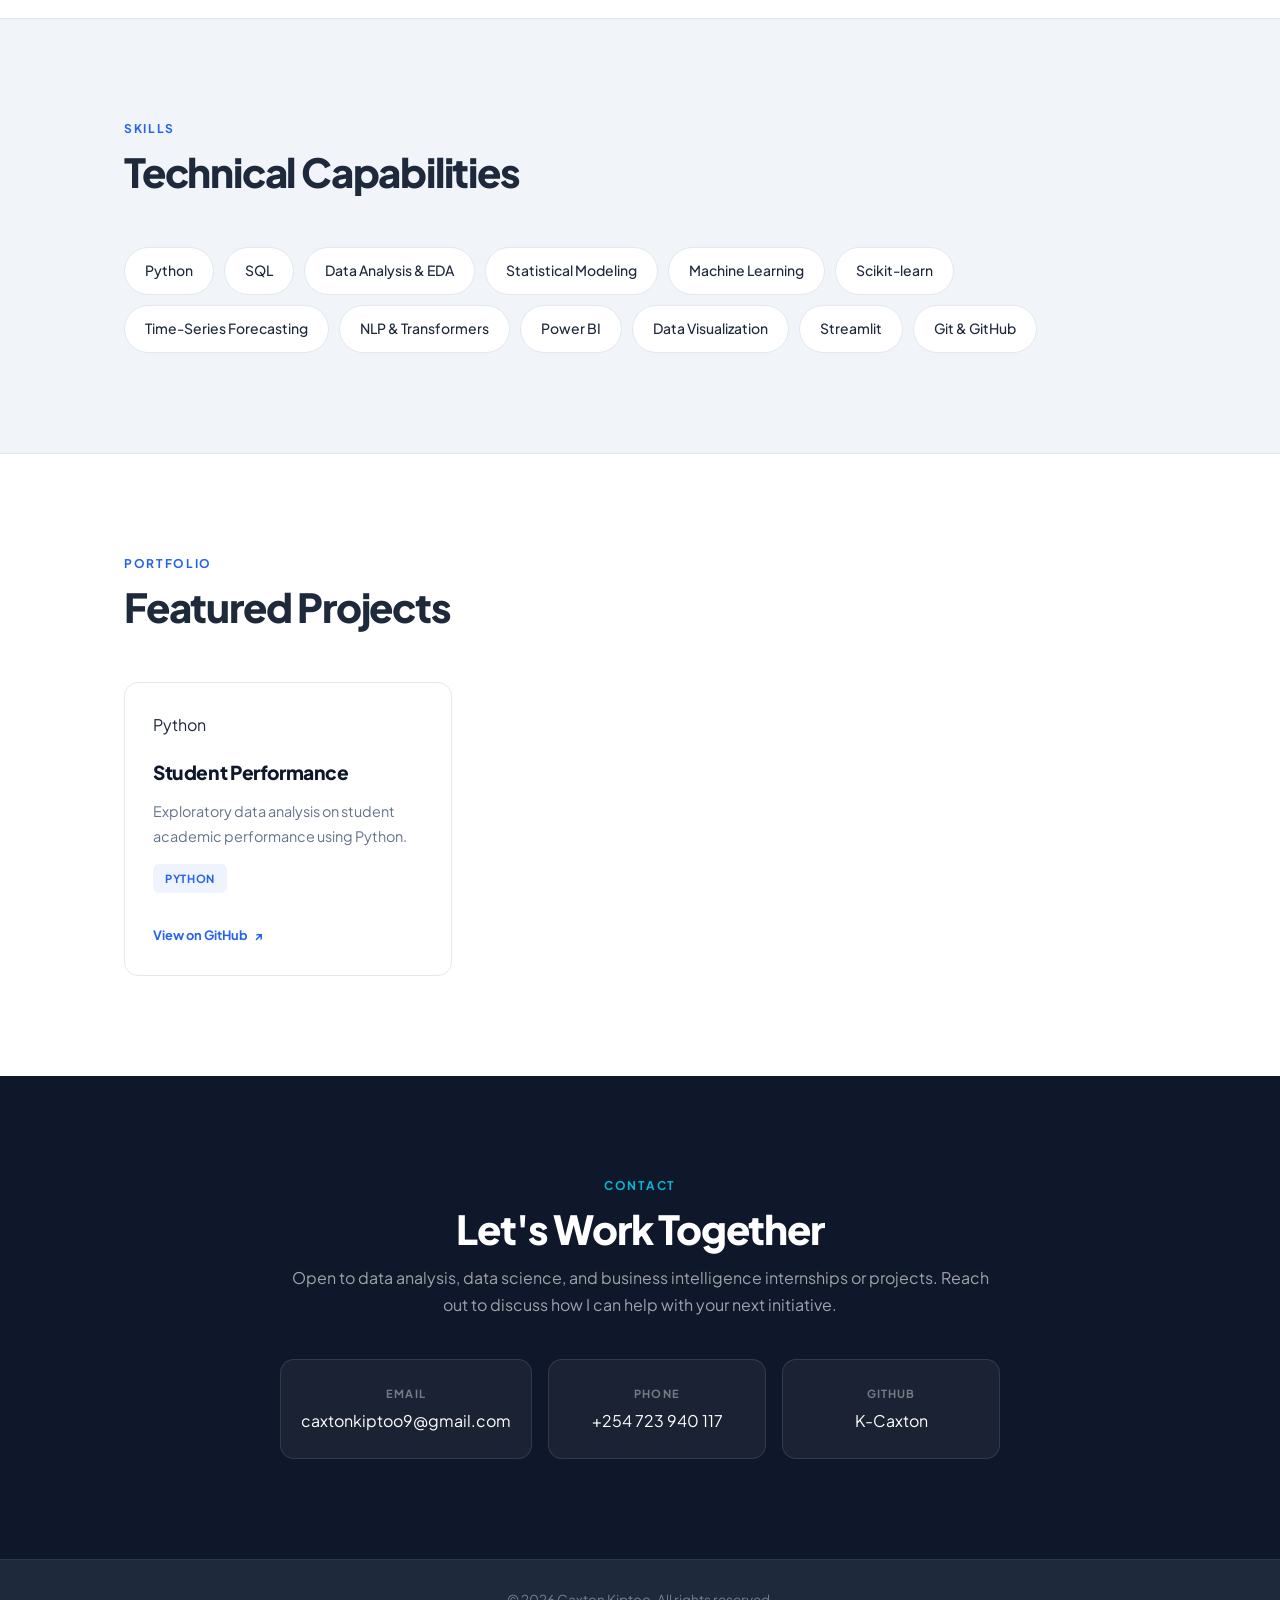
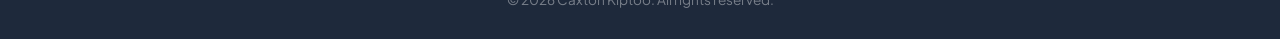
==== commit 09963100: "commit" ====
--- a/index.html
+++ b/index.html
@@ -62,7 +62,7 @@
                 <span>Technical Skills</span>
             </div>
             <div class="stat">
-                <span class="counter" id="project-count" data-target="0">0</span>
+                <strong><span class="counter" id="project-count" data-target="0">0</span></strong>
                 <span>Featured Projects</span>
             </div>
         </div>
